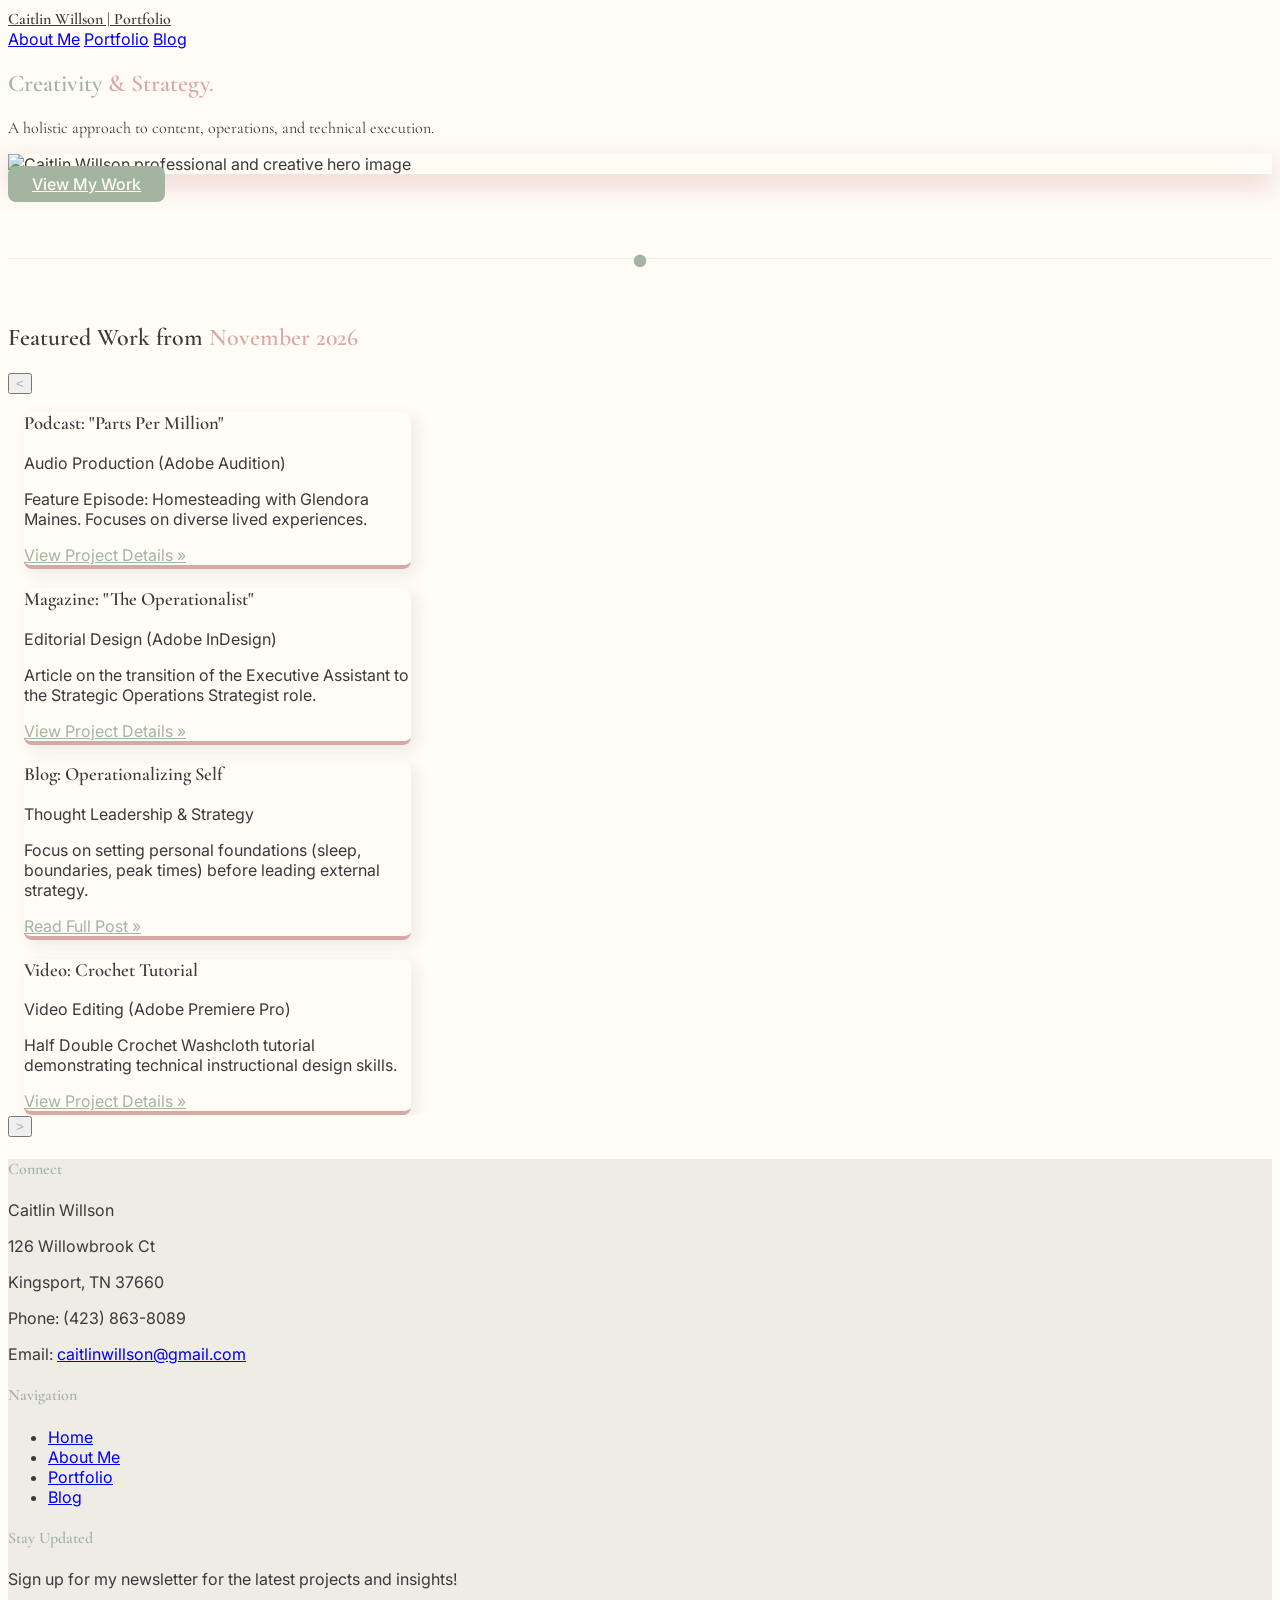
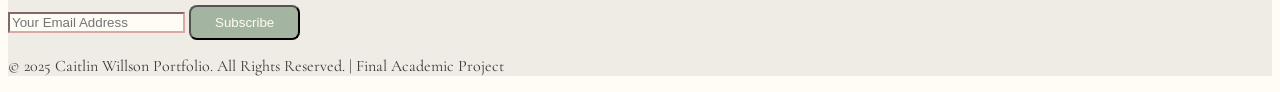
==== index.html @ cb863ef5 "Update index.html" ====
<!DOCTYPE html>
<html lang="en">
<head>
    <meta charset="UTF-8">
    <meta name="viewport" content="width=device-width, initial-scale=1.0">
    <title>Caitlin Willson | Home - Professional Portfolio</title>
    <!-- Load Tailwind CSS for fast, responsive utility classes -->
    <script src="https://cdn.tailwindcss.com"></script>
    <link href="https://fonts.googleapis.com/css2?family=Cormorant+Garamond:wght@400;600&family=Inter:wght@300;400;500&display=swap" rel="stylesheet">
    
    <style>
        /* * 🎨 Custom Aesthetic Styling
         * This CSS section defines the unique 'creamy, pastel, floral, earthy' look.
         */
        
        :root {
            --color-cream: #FFFBF5; /* Soft, creamy white for background */
            --color-linen: #EFEBE5; /* Light earthy base */
            --color-sage: #A3B5A1; /* Muted pastel green (sage) */
            --color-rose: #D9A8A5; /* Dusty rose pastel */
            --color-text: #3E383A;  /* Deep charcoal/earthy brown for legibility */
            --font-serif: 'Cormorant Garamond', serif;
            --font-sans: 'Inter', sans-serif;
        }

        body {
            background-color: var(--color-cream);
            color: var(--color-text);
            font-family: var(--font-sans);
            scroll-behavior: smooth;
        }

        .header-text {
            font-family: var(--font-serif);
            font-weight: 600;
        }

        /* Styling the unique floral/earthy section separator */
        .section-divider {
            position: relative;
            height: 1px;
            background-color: var(--color-linen);
            margin: 4rem 0;
            overflow: visible;
        }

        /* Custom dot accent for the divider */
        .section-divider::before {
            content: '•';
            position: absolute;
            top: 50%;
            left: 50%;
            transform: translate(-50%, -50%);
            color: var(--color-sage);
            font-size: 2.5rem;
            line-height: 0;
            padding: 0 1rem;
            background-color: var(--color-cream);
            z-index: 10;
        }

        /* Card styles for portfolio projects */
        .portfolio-card {
            transition: all 0.3s ease;
            box-shadow: 5px 5px 15px rgba(163, 181, 161, 0.2); /* Soft sage shadow */
            border-bottom: 4px solid var(--color-rose); /* Pastel rose accent line */
            border-radius: 0.5rem;
            flex-shrink: 0; /* Important for horizontal scrolling */
            width: 90%; /* Default mobile width */
            margin-right: 1.5rem; /* Spacing between cards */
        }
        
        @media (min-width: 640px) {
            .portfolio-card {
                width: calc(50% - 1rem); /* Tablet width */
            }
        }
        
        @media (min-width: 1024px) {
            .portfolio-card {
                width: calc(33.333% - 1.5rem); /* Desktop width */
            }
        }

        .portfolio-card:hover {
            transform: translateY(-5px);
            box-shadow: 8px 8px 20px rgba(163, 181, 161, 0.4);
        }

        .btn-primary {
            background-color: var(--color-sage);
            color: var(--color-cream);
            font-weight: 500;
            transition: background-color 0.2s;
            border-radius: 0.5rem;
            padding: 0.5rem 1.5rem;
        }

        .btn-primary:hover {
            background-color: #7D907A; /* Darker sage for hover */
        }

        /* Carousel Styles */
        .carousel-container {
            overflow-x: scroll;
            -webkit-overflow-scrolling: touch;
            scroll-snap-type: x mandatory;
            padding-left: 1rem; /* Padding to show half of the next card */
            padding-right: 1rem;
        }

        .carousel-item {
            scroll-snap-align: start; /* Snap to the start of the item */
        }
        
        /* Hide scrollbar visually */
        .carousel-container::-webkit-scrollbar {
            display: none;
        }
        .carousel-container {
            -ms-overflow-style: none;  /* IE and Edge */
            scrollbar-width: none;  /* Firefox */
        }
    </style>
</head>
<body>

    <!-- JavaScript for the Scrolling Carousel -->
    <script>
        // Function to scroll the carousel left or right
        function scrollCarousel(direction) {
            const container = document.getElementById('feature-carousel');
            // Calculate scroll amount based on the width of a single card plus spacing (approx 100% of the item width)
            // For a smoother scroll that shows the next item
            const itemWidth = container.querySelector('.portfolio-card').offsetWidth;
            
            if (direction === 'left') {
                container.scrollBy({ left: -itemWidth, behavior: 'smooth' });
            } else {
                container.scrollBy({ left: itemWidth, behavior: 'smooth' });
            }
        }

        // Function to simulate getting the current date minus one month for the headline
        function getPreviousMonth() {
            const date = new Date();
            // Get the current month number (0-11)
            let month = date.getMonth(); 
            // Calculate the target month number (one month prior, wrapping around the year)
            let targetMonth = (month === 0) ? 11 : month - 1;
            
            // Set the date object to the target month for formatting
            date.setMonth(targetMonth);

            // Set the year based on the target month
            let year = date.getFullYear();
            if (month === 0) {
                // If current month is January (0), target is December (11) of the previous year
                year--; 
            }

            return date.toLocaleString('default', { month: 'long' }) + ' ' + year;
        }
        
        // Run this function immediately when the page loads
        document.addEventListener('DOMContentLoaded', () => {
             document.getElementById('carousel-month').textContent = getPreviousMonth();
        });
    </script>

    <!-- Navigation Bar (Consistent across all pages) -->
    <nav class="sticky top-0 z-50 bg-white/95 shadow-md backdrop-blur-sm">
        <div class="max-w-7xl mx-auto px-4 sm:px-6 lg:px-8">
            <div class="flex justify-between items-center h-16">
                <!-- Logo/Name -->
                <div class="flex-shrink-0">
                    <a href="index.html" class="header-text text-2xl" style="color: var(--color-text);">Caitlin Willson | Portfolio</a>
                </div>
                <!-- Desktop Menu -->
                <div class="hidden sm:ml-6 sm:flex sm:space-x-8">
                    <a href="aboutme.html" class="text-sm font-medium hover:text-gray-900 px-3 py-2 rounded-md">About Me</a>
                    <a href="portfolio.html" class="text-sm font-medium hover:text-gray-900 px-3 py-2 rounded-md">Portfolio</a>
                    <a href="blog.html" class="text-sm font-medium hover:text-gray-900 px-3 py-2 rounded-md">Blog</a>
                </div>
            </div>
        </div>
    </nav>

    <main class="max-w-7xl mx-auto px-4 sm:px-6 lg:px-8">

        <!-- 1. HOME SECTION: ELEGANT INTRODUCTION & IMAGE -->
        <section id="home" class="py-16 md:py-24 flex flex-col items-center justify-center text-center">
            <h1 class="header-text text-5xl md:text-7xl mb-4" style="color: var(--color-rose);">
                <span style="color: var(--color-sage);">Creativity</span> & Strategy.
            </h1>
            <p class="text-2xl font-light max-w-3xl mb-8" style="color: var(--color-text); font-family: var(--font-serif);">
                A holistic approach to content, operations, and technical execution.
            </p>
            
            <!-- Personal Image - OPTIMIZED FOR LOAD SPEED -->
            <div class="w-full max-w-xl mb-12 rounded-xl overflow-hidden shadow-2xl" style="box-shadow: 0 10px 25px rgba(217, 168, 165, 0.5);">
                 <img 
                    src="https://res.cloudinary.com/dluawhzl8/image/upload/v1764773787/PXL_20231028_172910373.ACTION_PAN-01.COVER_en9k8v.jpg" 
                    alt="Caitlin Willson professional and creative hero image" 
                    class="w-full h-auto object-cover"
                    width="1200" 
                    height="500"
                    loading="lazy"
                    onerror="this.onerror=null;this.src='https://placehold.co/1200x500/D9A8A5/FFF?text=Strategy+Meets+Content';"
                >
            </div>
            
            <a href="portfolio.html" class="btn-primary text-lg">View My Work</a>
        </section>

        <!-- Floral/Earthy Divider -->
        <div class="section-divider"></div>

        <!-- 2. FEATURE CAROUSEL (DYNAMIC CONTENT SHOWCASE) -->
        <section id="featured-work" class="py-12 md:py-16">
            <h2 class="header-text text-3xl mb-8 text-center" style="color: var(--color-text);">
                <span class="text-xl font-sans text-gray-500 block">Featured Work from</span> 
                <span id="carousel-month" style="color: var(--color-rose);" class="block"></span>
            </h2>
            
            <div class="relative flex items-center -mx-4 sm:mx-0">
                <!-- Scroll Left Button (Hidden on XS screens, visible on SM+) -->
                <button onclick="scrollCarousel('left')" class="hidden sm:block absolute left-0 z-20 p-3 bg-white rounded-full shadow-lg hover:shadow-xl ml-2 -translate-y-1/2 top-1/2" style="color: var(--color-sage);">
                    &lt;
                </button>

                <!-- Carousel Container -->
                <div id="feature-carousel" class="flex space-x-4 pb-4 pt-2 carousel-container w-full">
                    
                    <!-- Item 1: Podcast -->
                    <div class="portfolio-card bg-white p-6 carousel-item">
                        <h3 class="header-text text-xl mb-2" style="color: var(--color-text);">Podcast: "Parts Per Million"</h3>
                        <p class="text-sm text-gray-600 mb-4">Audio Production (Adobe Audition)</p>
                        <p class="text-gray-700 text-sm mb-4">Feature Episode: Homesteading with Glendora Maines. Focuses on diverse lived experiences.</p>
                        <a href="portfolio.html" class="text-xs font-semibold underline" style="color: var(--color-sage);">View Project Details &raquo;</a>
                    </div>
                    
                    <!-- Item 2: Magazine Article -->
                    <div class="portfolio-card bg-white p-6 carousel-item">
                        <h3 class="header-text text-xl mb-2" style="color: var(--color-text);">Magazine: "The Operationalist"</h3>
                        <p class="text-sm text-gray-600 mb-4">Editorial Design (Adobe InDesign)</p>
                        <p class="text-gray-700 text-sm mb-4">Article on the transition of the Executive Assistant to the Strategic Operations Strategist role.</p>
                        <a href="portfolio.html" class="text-xs font-semibold underline" style="color: var(--color-sage);">View Project Details &raquo;</a>
                    </div>

                    <!-- Item 3: Blog Post - Operationalizing Self -->
                    <div class="portfolio-card bg-white p-6 carousel-item">
                        <h3 class="header-text text-xl mb-2" style="color: var(--color-text);">Blog: Operationalizing Self</h3>
                        <p class="text-sm text-gray-600 mb-4">Thought Leadership & Strategy</p>
                        <p class="text-gray-700 text-sm mb-4">Focus on setting personal foundations (sleep, boundaries, peak times) before leading external strategy.</p>
                        <a href="blog.html" class="text-xs font-semibold underline" style="color: var(--color-sage);">Read Full Post &raquo;</a>
                    </div>

                    <!-- Item 4: Video Production -->
                    <div class="portfolio-card bg-white p-6 carousel-item">
                        <h3 class="header-text text-xl mb-2" style="color: var(--color-text);">Video: Crochet Tutorial</h3>
                        <p class="text-sm text-gray-600 mb-4">Video Editing (Adobe Premiere Pro)</p>
                        <p class="text-gray-700 text-sm mb-4">Half Double Crochet Washcloth tutorial demonstrating technical instructional design skills.</p>
                        <a href="portfolio.html" class="text-xs font-semibold underline" style="color: var(--color-sage);">View Project Details &raquo;</a>
                    </div>
                </div>

                <!-- Scroll Right Button (Hidden on XS screens, visible on SM+) -->
                <button onclick="scrollCarousel('right')" class="hidden sm:block absolute right-0 z-20 p-3 bg-white rounded-full shadow-lg hover:shadow-xl mr-2 -translate-y-1/2 top-1/2" style="color: var(--color-sage);">
                    &gt;
                </button>
            </div>
        </section>

    </main>

    <!-- Footer / Contact Section (Consistent across all pages) -->
    <footer class="py-12 mt-20" style="background-color: var(--color-linen);">
        <div class="max-w-7xl mx-auto px-4 sm:px-6 lg:px-8 grid grid-cols-1 md:grid-cols-3 gap-8 text-sm" style="color: var(--color-text);">
            
            <!-- Contact Info Column -->
            <div>
                <h4 class="header-text text-lg mb-4" style="color: var(--color-sage);">Connect</h4>
                <p class="font-medium">Caitlin Willson</p>
                <p>126 Willowbrook Ct</p>
                <p>Kingsport, TN 37660</p>
                <p>Phone: (423) 863-8089</p>
                <p>Email: <a href="mailto:caitlinwillson@gmail.com" class="underline hover:text-gray-900">caitlinwillson@gmail.com</a></p>
            </div>

            <!-- Navigation Links Column -->
            <div>
                <h4 class="header-text text-lg mb-4" style="color: var(--color-sage);">Navigation</h4>
                <ul class="space-y-1">
                    <li><a href="index.html" class="hover:underline">Home</a></li>
                    <li><a href="aboutme.html" class="hover:underline">About Me</a></li>
                    <li><a href="portfolio.html" class="hover:underline">Portfolio</a></li>
                    <li><a href="blog.html" class="hover:underline">Blog</a></li>
                </ul>
            </div>

            <!-- Newsletter Sign Up Column -->
            <div>
                <h4 class="header-text text-lg mb-4" style="color: var(--color-sage);">Stay Updated</h4>
                <p class="mb-3">Sign up for my newsletter for the latest projects and insights!</p>
                <form onsubmit="alert('Thank you for signing up for Caitlin’s newsletter! (This is a fake sign up form for the project)'); return false;">
                    <input type="email" placeholder="Your Email Address" required class="w-full p-2 mb-3 rounded-md border" style="border-color: var(--color-rose); background-color: var(--color-cream); color: var(--color-text);">
                    <button type="submit" class="btn-primary w-full text-base">Subscribe</button>
                </form>
            </div>
        </div>
        <div class="text-center mt-8">
            <p class="text-xs" style="color: var(--color-text); font-family: var(--font-serif);">&copy; 2025 Caitlin Willson Portfolio. All Rights Reserved. | Final Academic Project</p>
        </div>
    </footer>

</body>
</html>
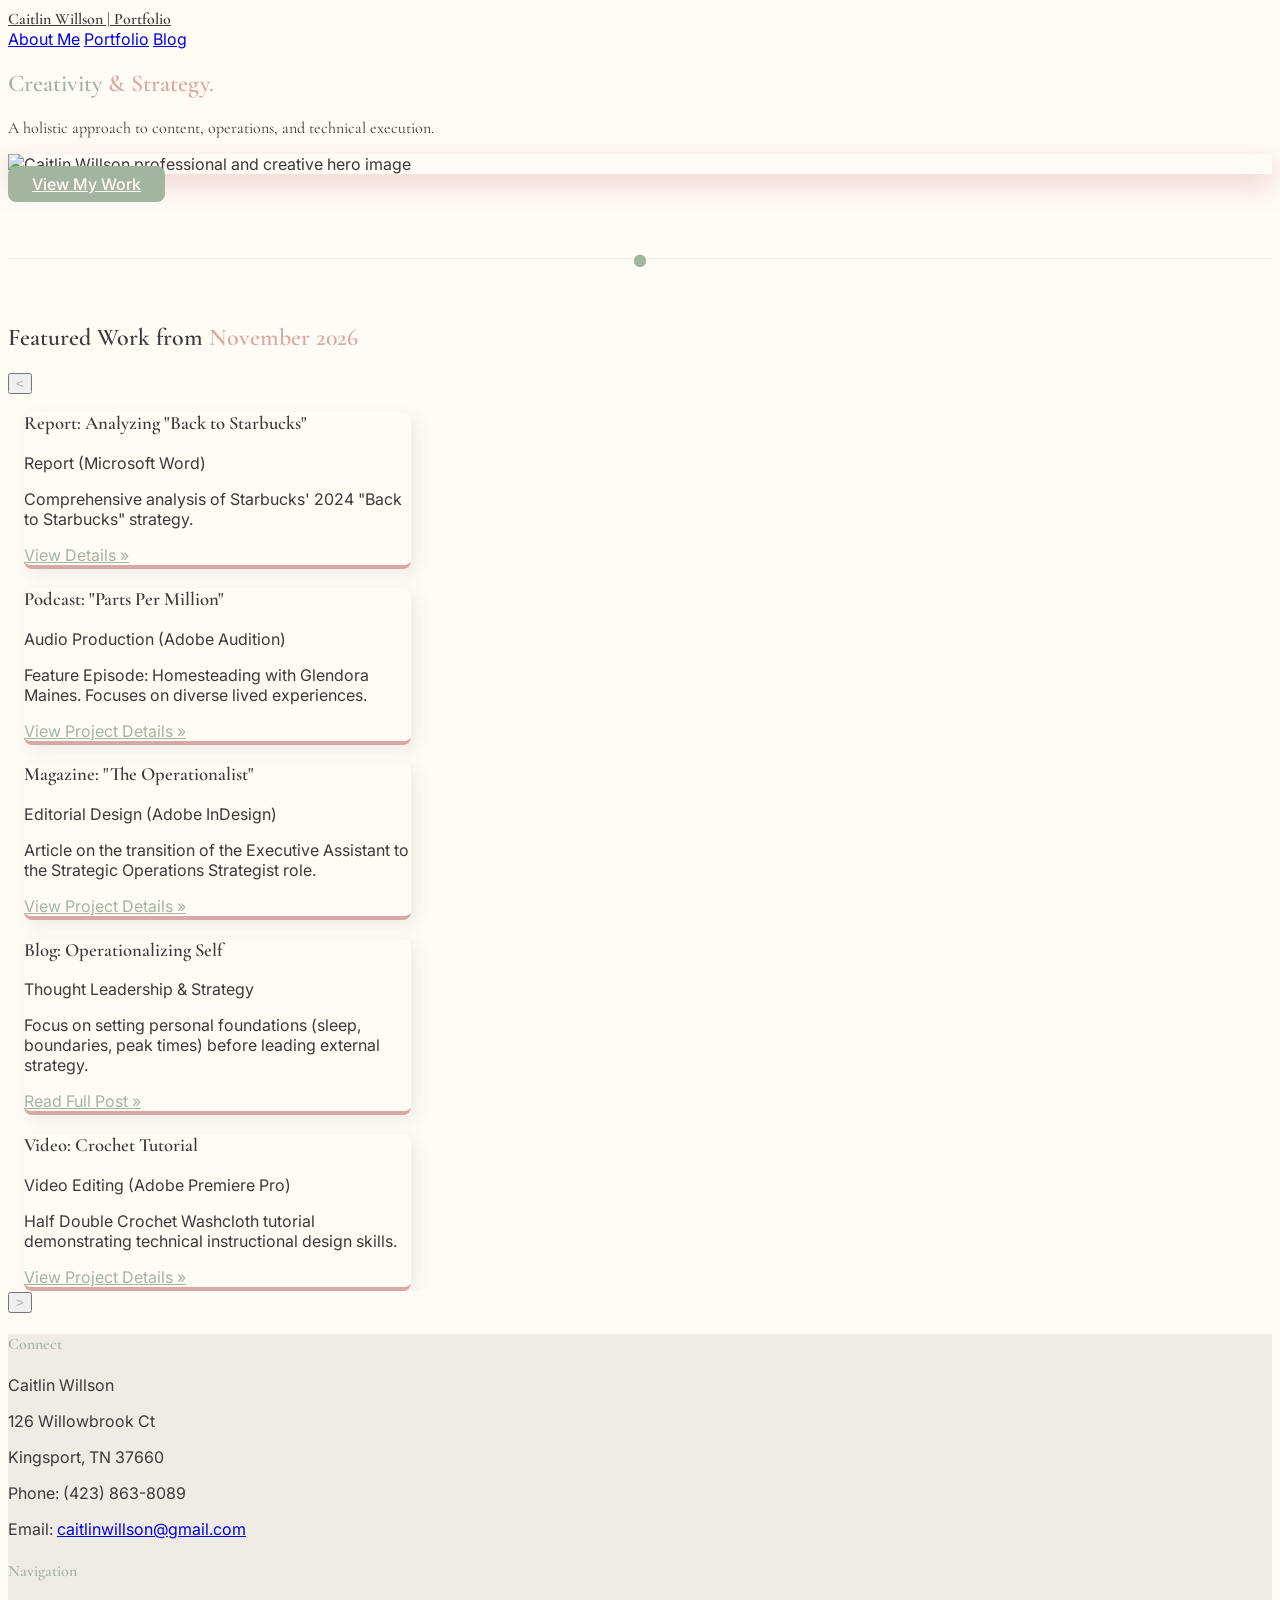
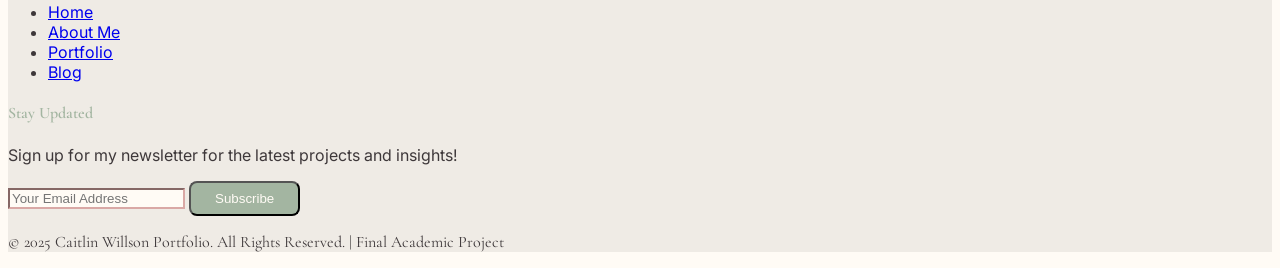
==== commit db8db81c: "Update index.html" ====
--- a/index.html
+++ b/index.html
@@ -232,6 +232,13 @@
                 <!-- Carousel Container -->
                 <div id="feature-carousel" class="flex space-x-4 pb-4 pt-2 carousel-container w-full">
                     
+                   <!-- Project 1: Brand Strategy Report (NEWEST) -->
+                <div class="portfolio-card bg-white p-6 carousel-item">
+                    <h3 class="header-text text-xl mb-2" style="color: var(--color-text);">Report: Analyzing "Back to Starbucks"</h3>
+                    <p class="text-sm text-gray-600 mb-4">Report (Microsoft Word)</p>
+                    <p class="text-gray-700 text-sm mb-4">Comprehensive analysis of Starbucks' 2024 "Back to Starbucks" strategy.</p>
+                    <a href="portfolio.html" class="text-xs font-semibold underline" style="color: var(--color-sage);">View Details &raquo;</a>
+                </div>
                     <!-- Item 1: Podcast -->
                     <div class="portfolio-card bg-white p-6 carousel-item">
                         <h3 class="header-text text-xl mb-2" style="color: var(--color-text);">Podcast: "Parts Per Million"</h3>
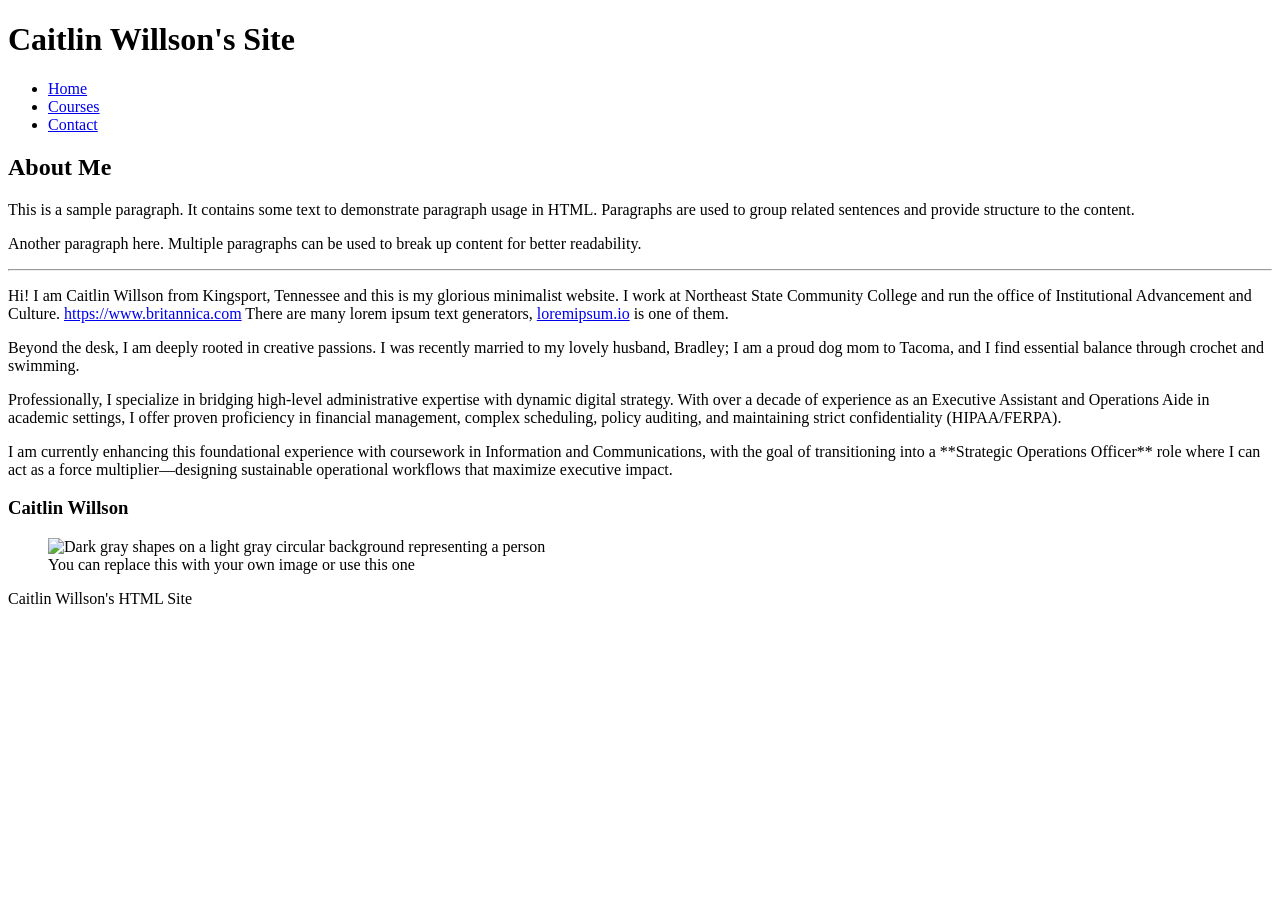
==== commit 44a07b44: "Rename INSCHome.html to index.html" ====
--- a/index.html
+++ b/index.html
@@ -1,325 +1,64 @@
-<!DOCTYPE html>
+<!DOCTYPE html> <!-- The DOCTYPE declaration starts every HTML file and tells the web browser to process the file using the current HTML standard. - https://html.spec.whatwg.org -->
+<!-- The html element is the root element of an HTML page. The lang attribute specifies the language of the document, in this case en for English. Specifying the primary language of the document, aids accessibility tools like screen readers, helps search engines find content (Search Engine Optimization or SEO), and assists browsers in rendering content correctly. The end tag is at the very end of the page. -->
 <html lang="en">
+<!-- The head element contains meta information about the file that is mostly for the browser and other computer systems like search engines to read. The head element can contain links to CSS stylesheets or JavaScript files. -->
 <head>
-    <meta charset="UTF-8">
-    <meta name="viewport" content="width=device-width, initial-scale=1.0">
-    <title>Caitlin Willson | Home - Professional Portfolio</title>
-    <!-- Load Tailwind CSS for fast, responsive utility classes -->
-    <script src="https://cdn.tailwindcss.com"></script>
-    <link href="https://fonts.googleapis.com/css2?family=Cormorant+Garamond:wght@400;600&family=Inter:wght@300;400;500&display=swap" rel="stylesheet">
-    
-    <style>
-        /* * 🎨 Custom Aesthetic Styling
-         * This CSS section defines the unique 'creamy, pastel, floral, earthy' look.
-         */
-        
-        :root {
-            --color-cream: #FFFBF5; /* Soft, creamy white for background */
-            --color-linen: #EFEBE5; /* Light earthy base */
-            --color-sage: #A3B5A1; /* Muted pastel green (sage) */
-            --color-rose: #D9A8A5; /* Dusty rose pastel */
-            --color-text: #3E383A;  /* Deep charcoal/earthy brown for legibility */
-            --font-serif: 'Cormorant Garamond', serif;
-            --font-sans: 'Inter', sans-serif;
-        }
+<!-- The charset meta tag specifies the character encoding for the document. UTF-8 encoding supports all characters and symbols. -->
+<meta charset="UTF-8">
+<!-- The viewport meta element controls how a webpage is displayed on different devices, particularly mobile browsers. It tells the browser how to render the page's dimensions and scaling.-->
+<meta name="viewport" content="width=device-width, initial-scale=1.0">
+<!-- The title element specifies the title of the page that appears in the browser's tab/title bar. It is also used by search engines and browser bookmarks to identify and display information about the page. -->
+<title>Home - Caitlin Willson's HTML Site</title>
+<!-- The link tag with rel="stylesheet" attribute links an external CSS stylesheet to a HTML file. The href attribute specifies the path to the CSS file (styles.css), allowing the styles defined in that file to be applied to the page. -->
+<link rel="stylesheet" href="styles.css">
+</head>
+<!-- The body element contains the content of the HTML document that is displayed in the web browser. The end body tag is at the end of the page, just before the end html tag.  -->
+<body>
+<!-- Header section with navigation - The header section stays the same for all three pages in the site. -->
+<header>
+<!-- The best practice for accessibility, usability, and search engine optimization is to use only one h1 heading per page to clearly define the main topic. Using only one h1 heading per page also provides the clearest structure for screen readers and search engine crawlers. -->
+<h1>Caitlin Willson's Site</h1>
+<!-- Navigation menu with links to the three pages in the site. -->
+        <nav>
+            <ul>
+                <li><a href="index.html">Home</a></li>
+                <li><a href="courses.html">Courses</a></li>
+                <li><a href="contact.html">Contact</a></li>
+            </ul>
+        </nav>
 
-        body {
-            background-color: var(--color-cream);
-            color: var(--color-text);
-            font-family: var(--font-sans);
-            scroll-behavior: smooth;
-        }
-
-        .header-text {
-            font-family: var(--font-serif);
-            font-weight: 600;
-        }
-
-        /* Styling the unique floral/earthy section separator */
-        .section-divider {
-            position: relative;
-            height: 1px;
-            background-color: var(--color-linen);
-            margin: 4rem 0;
-            overflow: visible;
-        }
-
-        /* Custom dot accent for the divider */
-        .section-divider::before {
-            content: '•';
-            position: absolute;
-            top: 50%;
-            left: 50%;
-            transform: translate(-50%, -50%);
-            color: var(--color-sage);
-            font-size: 2.5rem;
-            line-height: 0;
-            padding: 0 1rem;
-            background-color: var(--color-cream);
-            z-index: 10;
-        }
-
-        /* Card styles for portfolio projects */
-        .portfolio-card {
-            transition: all 0.3s ease;
-            box-shadow: 5px 5px 15px rgba(163, 181, 161, 0.2); /* Soft sage shadow */
-            border-bottom: 4px solid var(--color-rose); /* Pastel rose accent line */
-            border-radius: 0.5rem;
-            flex-shrink: 0; /* Important for horizontal scrolling */
-            width: 90%; /* Default mobile width */
-            margin-right: 1.5rem; /* Spacing between cards */
-        }
-        
-        @media (min-width: 640px) {
-            .portfolio-card {
-                width: calc(50% - 1rem); /* Tablet width */
-            }
-        }
-        
-        @media (min-width: 1024px) {
-            .portfolio-card {
-                width: calc(33.333% - 1.5rem); /* Desktop width */
-            }
-        }
-
-        .portfolio-card:hover {
-            transform: translateY(-5px);
-            box-shadow: 8px 8px 20px rgba(163, 181, 161, 0.4);
-        }
-
-        .btn-primary {
-            background-color: var(--color-sage);
-            color: var(--color-cream);
-            font-weight: 500;
-            transition: background-color 0.2s;
-            border-radius: 0.5rem;
-            padding: 0.5rem 1.5rem;
-        }
-
-        .btn-primary:hover {
-            background-color: #7D907A; /* Darker sage for hover */
-        }
-
-        /* Carousel Styles */
-        .carousel-container {
-            overflow-x: scroll;
-            -webkit-overflow-scrolling: touch;
-            scroll-snap-type: x mandatory;
-            padding-left: 1rem; /* Padding to show half of the next card */
-            padding-right: 1rem;
-        }
-
-        .carousel-item {
-            scroll-snap-align: start; /* Snap to the start of the item */
-        }
-        
-        /* Hide scrollbar visually */
-        .carousel-container::-webkit-scrollbar {
-            display: none;
-        }
-        .carousel-container {
-            -ms-overflow-style: none;  /* IE and Edge */
-            scrollbar-width: none;  /* Firefox */
-        }
-    </style>
-</head>
-<body>
-
-    <!-- JavaScript for the Scrolling Carousel -->
-    <script>
-        // Function to scroll the carousel left or right
-        function scrollCarousel(direction) {
-            const container = document.getElementById('feature-carousel');
-            // Calculate scroll amount based on the width of a single card plus spacing (approx 100% of the item width)
-            // For a smoother scroll that shows the next item
-            const itemWidth = container.querySelector('.portfolio-card').offsetWidth;
-            
-            if (direction === 'left') {
-                container.scrollBy({ left: -itemWidth, behavior: 'smooth' });
-            } else {
-                container.scrollBy({ left: itemWidth, behavior: 'smooth' });
-            }
-        }
-
-        // Function to simulate getting the current date minus one month for the headline
-        function getPreviousMonth() {
-            const date = new Date();
-            // Get the current month number (0-11)
-            let month = date.getMonth(); 
-            // Calculate the target month number (one month prior, wrapping around the year)
-            let targetMonth = (month === 0) ? 11 : month - 1;
-            
-            // Set the date object to the target month for formatting
-            date.setMonth(targetMonth);
-
-            // Set the year based on the target month
-            let year = date.getFullYear();
-            if (month === 0) {
-                // If current month is January (0), target is December (11) of the previous year
-                year--; 
-            }
-
-            return date.toLocaleString('default', { month: 'long' }) + ' ' + year;
-        }
-        
-        // Run this function immediately when the page loads
-        document.addEventListener('DOMContentLoaded', () => {
-             document.getElementById('carousel-month').textContent = getPreviousMonth();
-        });
-    </script>
-
-    <!-- Navigation Bar (Consistent across all pages) -->
-    <nav class="sticky top-0 z-50 bg-white/95 shadow-md backdrop-blur-sm">
-        <div class="max-w-7xl mx-auto px-4 sm:px-6 lg:px-8">
-            <div class="flex justify-between items-center h-16">
-                <!-- Logo/Name -->
-                <div class="flex-shrink-0">
-                    <a href="index.html" class="header-text text-2xl" style="color: var(--color-text);">Caitlin Willson | Portfolio</a>
-                </div>
-                <!-- Desktop Menu -->
-                <div class="hidden sm:ml-6 sm:flex sm:space-x-8">
-                    <a href="aboutme.html" class="text-sm font-medium hover:text-gray-900 px-3 py-2 rounded-md">About Me</a>
-                    <a href="portfolio.html" class="text-sm font-medium hover:text-gray-900 px-3 py-2 rounded-md">Portfolio</a>
-                    <a href="blog.html" class="text-sm font-medium hover:text-gray-900 px-3 py-2 rounded-md">Blog</a>
-                </div>
-            </div>
-        </div>
-    </nav>
-
-    <main class="max-w-7xl mx-auto px-4 sm:px-6 lg:px-8">
-
-        <!-- 1. HOME SECTION: ELEGANT INTRODUCTION & IMAGE -->
-        <section id="home" class="py-16 md:py-24 flex flex-col items-center justify-center text-center">
-            <h1 class="header-text text-5xl md:text-7xl mb-4" style="color: var(--color-rose);">
-                <span style="color: var(--color-sage);">Creativity</span> & Strategy.
-            </h1>
-            <p class="text-2xl font-light max-w-3xl mb-8" style="color: var(--color-text); font-family: var(--font-serif);">
-                A holistic approach to content, operations, and technical execution.
-            </p>
-            
-            <!-- Personal Image - OPTIMIZED FOR LOAD SPEED -->
-            <div class="w-full max-w-xl mb-12 rounded-xl overflow-hidden shadow-2xl" style="box-shadow: 0 10px 25px rgba(217, 168, 165, 0.5);">
-                 <img 
-                    src="https://res.cloudinary.com/dluawhzl8/image/upload/v1764773787/PXL_20231028_172910373.ACTION_PAN-01.COVER_en9k8v.jpg" 
-                    alt="Caitlin Willson professional and creative hero image" 
-                    class="w-full h-auto object-cover"
-                    width="1200" 
-                    height="500"
-                    loading="lazy"
-                    onerror="this.onerror=null;this.src='https://placehold.co/1200x500/D9A8A5/FFF?text=Strategy+Meets+Content';"
-                >
-            </div>
-            
-            <a href="portfolio.html" class="btn-primary text-lg">View My Work</a>
-        </section>
-
-        <!-- Floral/Earthy Divider -->
-        <div class="section-divider"></div>
-
-        <!-- 2. FEATURE CAROUSEL (DYNAMIC CONTENT SHOWCASE) -->
-        <section id="featured-work" class="py-12 md:py-16">
-            <h2 class="header-text text-3xl mb-8 text-center" style="color: var(--color-text);">
-                <span class="text-xl font-sans text-gray-500 block">Featured Work from</span> 
-                <span id="carousel-month" style="color: var(--color-rose);" class="block"></span>
-            </h2>
-            
-            <div class="relative flex items-center -mx-4 sm:mx-0">
-                <!-- Scroll Left Button (Hidden on XS screens, visible on SM+) -->
-                <button onclick="scrollCarousel('left')" class="hidden sm:block absolute left-0 z-20 p-3 bg-white rounded-full shadow-lg hover:shadow-xl ml-2 -translate-y-1/2 top-1/2" style="color: var(--color-sage);">
-                    &lt;
-                </button>
-
-                <!-- Carousel Container -->
-                <div id="feature-carousel" class="flex space-x-4 pb-4 pt-2 carousel-container w-full">
-                    
-                   <!-- Project 1: Brand Strategy Report (NEWEST) -->
-                <div class="portfolio-card bg-white p-6 carousel-item">
-                    <h3 class="header-text text-xl mb-2" style="color: var(--color-text);">Report: Analyzing "Back to Starbucks"</h3>
-                    <p class="text-sm text-gray-600 mb-4">Report (Microsoft Word)</p>
-                    <p class="text-gray-700 text-sm mb-4">Comprehensive analysis of Starbucks' 2024 "Back to Starbucks" strategy.</p>
-                    <a href="portfolio.html" class="text-xs font-semibold underline" style="color: var(--color-sage);">View Details &raquo;</a>
-                </div>
-                    <!-- Item 1: Podcast -->
-                    <div class="portfolio-card bg-white p-6 carousel-item">
-                        <h3 class="header-text text-xl mb-2" style="color: var(--color-text);">Podcast: "Parts Per Million"</h3>
-                        <p class="text-sm text-gray-600 mb-4">Audio Production (Adobe Audition)</p>
-                        <p class="text-gray-700 text-sm mb-4">Feature Episode: Homesteading with Glendora Maines. Focuses on diverse lived experiences.</p>
-                        <a href="portfolio.html" class="text-xs font-semibold underline" style="color: var(--color-sage);">View Project Details &raquo;</a>
-                    </div>
-                    
-                    <!-- Item 2: Magazine Article -->
-                    <div class="portfolio-card bg-white p-6 carousel-item">
-                        <h3 class="header-text text-xl mb-2" style="color: var(--color-text);">Magazine: "The Operationalist"</h3>
-                        <p class="text-sm text-gray-600 mb-4">Editorial Design (Adobe InDesign)</p>
-                        <p class="text-gray-700 text-sm mb-4">Article on the transition of the Executive Assistant to the Strategic Operations Strategist role.</p>
-                        <a href="portfolio.html" class="text-xs font-semibold underline" style="color: var(--color-sage);">View Project Details &raquo;</a>
-                    </div>
-
-                    <!-- Item 3: Blog Post - Operationalizing Self -->
-                    <div class="portfolio-card bg-white p-6 carousel-item">
-                        <h3 class="header-text text-xl mb-2" style="color: var(--color-text);">Blog: Operationalizing Self</h3>
-                        <p class="text-sm text-gray-600 mb-4">Thought Leadership & Strategy</p>
-                        <p class="text-gray-700 text-sm mb-4">Focus on setting personal foundations (sleep, boundaries, peak times) before leading external strategy.</p>
-                        <a href="blog.html" class="text-xs font-semibold underline" style="color: var(--color-sage);">Read Full Post &raquo;</a>
-                    </div>
-
-                    <!-- Item 4: Video Production -->
-                    <div class="portfolio-card bg-white p-6 carousel-item">
-                        <h3 class="header-text text-xl mb-2" style="color: var(--color-text);">Video: Crochet Tutorial</h3>
-                        <p class="text-sm text-gray-600 mb-4">Video Editing (Adobe Premiere Pro)</p>
-                        <p class="text-gray-700 text-sm mb-4">Half Double Crochet Washcloth tutorial demonstrating technical instructional design skills.</p>
-                        <a href="portfolio.html" class="text-xs font-semibold underline" style="color: var(--color-sage);">View Project Details &raquo;</a>
-                    </div>
-                </div>
-
-                <!-- Scroll Right Button (Hidden on XS screens, visible on SM+) -->
-                <button onclick="scrollCarousel('right')" class="hidden sm:block absolute right-0 z-20 p-3 bg-white rounded-full shadow-lg hover:shadow-xl mr-2 -translate-y-1/2 top-1/2" style="color: var(--color-sage);">
-                    &gt;
-                </button>
-            </div>
-        </section>
-
+    </header>
+<!-- A div element groups related content so it can be styled and laid out together with CSS. A div is a generic container element and does not have any semantic meaning on its own, unlike semantic HTML elements such as header, main, and footer. A class attribute is used to apply CSS styles to the div. This div element and the class main-content-container are used to style the main content area of the page and the <aside> element. -->
+<div class="main-content-container">
+<main>
+<h2>About Me</h2>
+<p>This is a sample paragraph. It contains some text to demonstrate paragraph usage in HTML. Paragraphs are used to group related sentences and provide structure to the content.</p>
+<p>Another paragraph here. Multiple paragraphs can be used to break up content for better readability.</p>
+<hr>
+<p>Hi! I am Caitlin Willson from Kingsport, Tennessee and this is my glorious minimalist website. I work at Northeast State Community College and run the office of Institutional Advancement and Culture.  <a href="https://www.britannica.com">https://www.britannica.com</a> There are many lorem ipsum text generators, <a href="https://loremipsum.io/">loremipsum.io</a> is one of them.</p>
+<p>Beyond the desk, I am deeply rooted in creative passions. I was recently married to my lovely husband, Bradley; I am a proud dog mom to Tacoma, and I find essential balance through crochet and swimming.</p>
+<p>Professionally, I specialize in bridging high-level administrative expertise with dynamic digital strategy. With over a decade of experience as an Executive Assistant and Operations Aide in academic settings, I offer proven proficiency in financial management, complex scheduling, policy auditing, and maintaining strict confidentiality (HIPAA/FERPA). </p>
+<p>I am currently enhancing this foundational experience with coursework in Information and Communications, with the goal of transitioning into a **Strategic Operations Officer** role where I can act as a force multiplier—designing sustainable operational workflows that maximize executive impact.</p>
     </main>
-
-    <!-- Footer / Contact Section (Consistent across all pages) -->
-    <footer class="py-12 mt-20" style="background-color: var(--color-linen);">
-        <div class="max-w-7xl mx-auto px-4 sm:px-6 lg:px-8 grid grid-cols-1 md:grid-cols-3 gap-8 text-sm" style="color: var(--color-text);">
-            
-            <!-- Contact Info Column -->
-            <div>
-                <h4 class="header-text text-lg mb-4" style="color: var(--color-sage);">Connect</h4>
-                <p class="font-medium">Caitlin Willson</p>
-                <p>126 Willowbrook Ct</p>
-                <p>Kingsport, TN 37660</p>
-                <p>Phone: (423) 863-8089</p>
-                <p>Email: <a href="mailto:caitlinwillson@gmail.com" class="underline hover:text-gray-900">caitlinwillson@gmail.com</a></p>
-            </div>
-
-            <!-- Navigation Links Column -->
-            <div>
-                <h4 class="header-text text-lg mb-4" style="color: var(--color-sage);">Navigation</h4>
-                <ul class="space-y-1">
-                    <li><a href="index.html" class="hover:underline">Home</a></li>
-                    <li><a href="aboutme.html" class="hover:underline">About Me</a></li>
-                    <li><a href="portfolio.html" class="hover:underline">Portfolio</a></li>
-                    <li><a href="blog.html" class="hover:underline">Blog</a></li>
-                </ul>
-            </div>
-
-            <!-- Newsletter Sign Up Column -->
-            <div>
-                <h4 class="header-text text-lg mb-4" style="color: var(--color-sage);">Stay Updated</h4>
-                <p class="mb-3">Sign up for my newsletter for the latest projects and insights!</p>
-                <form onsubmit="alert('Thank you for signing up for Caitlin’s newsletter! (This is a fake sign up form for the project)'); return false;">
-                    <input type="email" placeholder="Your Email Address" required class="w-full p-2 mb-3 rounded-md border" style="border-color: var(--color-rose); background-color: var(--color-cream); color: var(--color-text);">
-                    <button type="submit" class="btn-primary w-full text-base">Subscribe</button>
-                </form>
-            </div>
-        </div>
-        <div class="text-center mt-8">
-            <p class="text-xs" style="color: var(--color-text); font-family: var(--font-serif);">&copy; 2025 Caitlin Willson Portfolio. All Rights Reserved. | Final Academic Project</p>
-        </div>
+    <!-- End of the main content element -->
+<!-- The aside element contains secondary or supplementary content related to the main content, such as profile info, quick facts, or notes,  -->
+<aside>
+<h3>Caitlin Willson</h3>
+         <figure>
+                <img src="person.jpg" alt="Dark gray shapes on a light gray circular background representing a person">
+                <figcaption>You can replace this with your own image or use this one</figcaption>
+            </figure>
+</main>
+    <!-- End of the main content element -->
+</div>
+<!-- End of the container div element -->
+    <!-- Beginning of the footer - Keep the footer consistent across all your pages -->
+    <footer>
+        <p>Caitlin Willson's HTML Site</p>
     </footer>
+    <!-- End of the footer -->
 
 </body>
 </html>
+
+
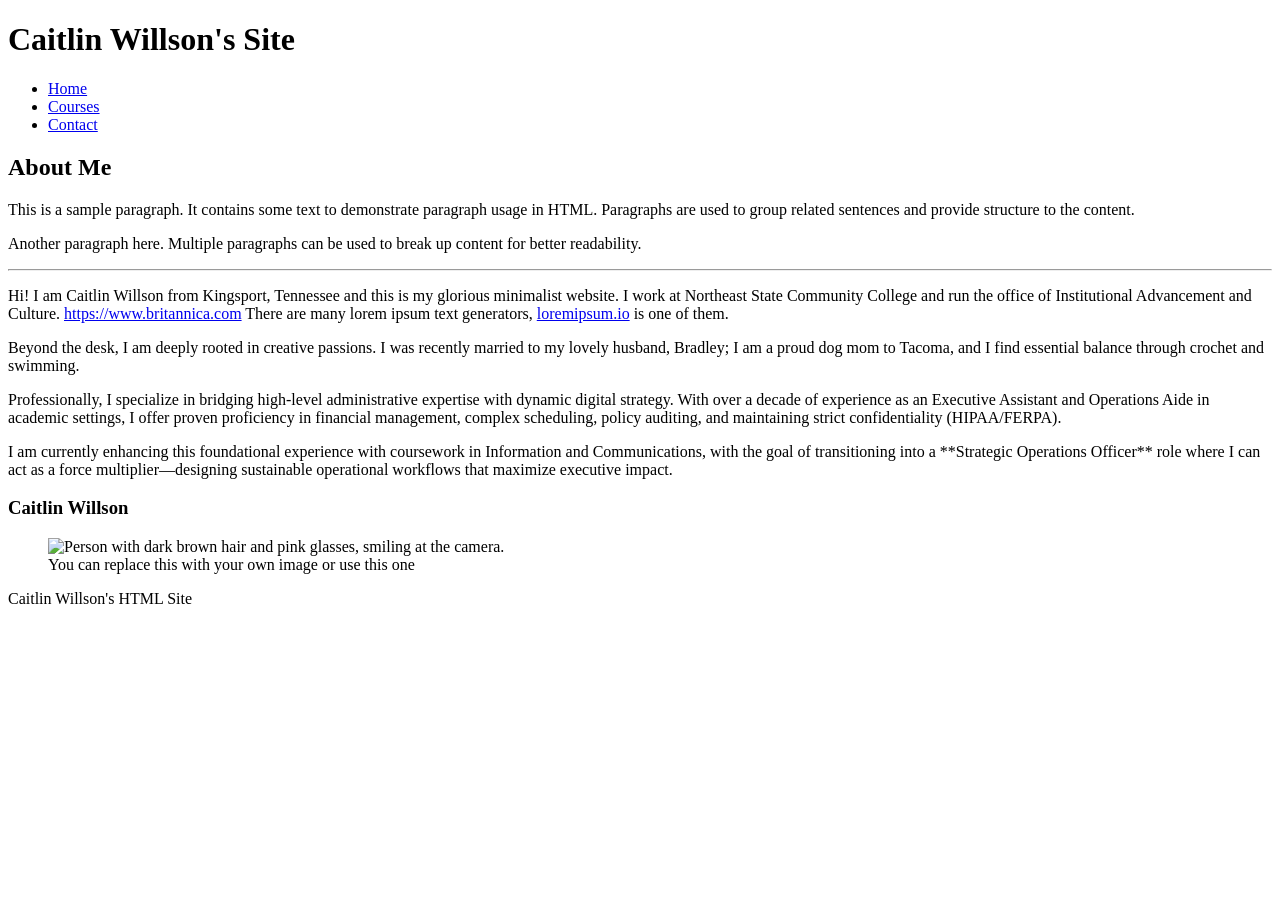
==== commit 7a7013e5: "Update index.html" ====
--- a/index.html
+++ b/index.html
@@ -45,7 +45,7 @@
 <aside>
 <h3>Caitlin Willson</h3>
          <figure>
-                <img src="person.jpg" alt="Dark gray shapes on a light gray circular background representing a person">
+                <img src="CaitlinWillson.jpg" alt="Person with dark brown hair and pink glasses, smiling at the camera.">
                 <figcaption>You can replace this with your own image or use this one</figcaption>
             </figure>
 </main>
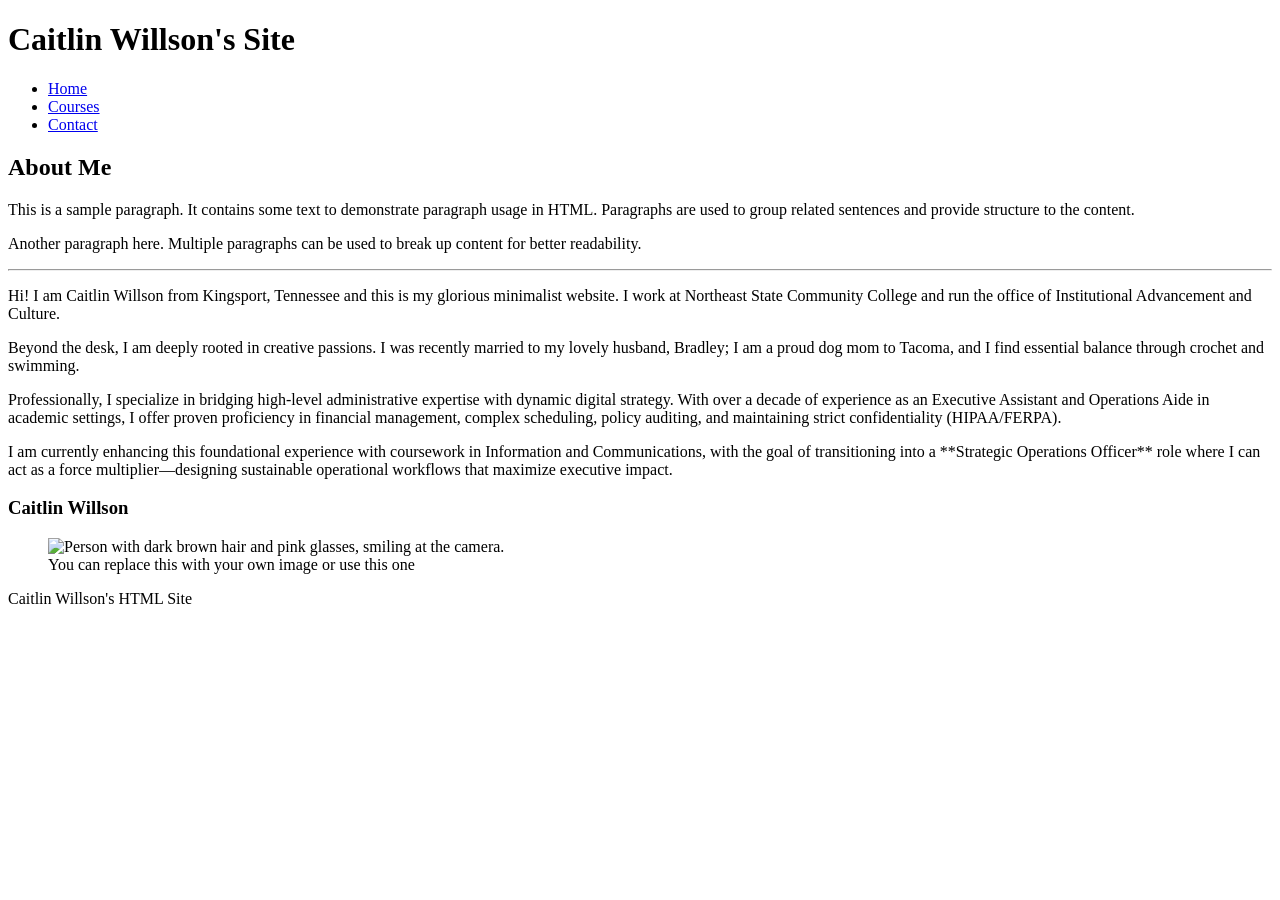
==== commit 1df88130: "Update index.html" ====
--- a/index.html
+++ b/index.html
@@ -35,7 +35,7 @@
 <p>This is a sample paragraph. It contains some text to demonstrate paragraph usage in HTML. Paragraphs are used to group related sentences and provide structure to the content.</p>
 <p>Another paragraph here. Multiple paragraphs can be used to break up content for better readability.</p>
 <hr>
-<p>Hi! I am Caitlin Willson from Kingsport, Tennessee and this is my glorious minimalist website. I work at Northeast State Community College and run the office of Institutional Advancement and Culture.  <a href="https://www.britannica.com">https://www.britannica.com</a> There are many lorem ipsum text generators, <a href="https://loremipsum.io/">loremipsum.io</a> is one of them.</p>
+<p>Hi! I am Caitlin Willson from Kingsport, Tennessee and this is my glorious minimalist website. I work at Northeast State Community College and run the office of Institutional Advancement and Culture.</p>
 <p>Beyond the desk, I am deeply rooted in creative passions. I was recently married to my lovely husband, Bradley; I am a proud dog mom to Tacoma, and I find essential balance through crochet and swimming.</p>
 <p>Professionally, I specialize in bridging high-level administrative expertise with dynamic digital strategy. With over a decade of experience as an Executive Assistant and Operations Aide in academic settings, I offer proven proficiency in financial management, complex scheduling, policy auditing, and maintaining strict confidentiality (HIPAA/FERPA). </p>
 <p>I am currently enhancing this foundational experience with coursework in Information and Communications, with the goal of transitioning into a **Strategic Operations Officer** role where I can act as a force multiplier—designing sustainable operational workflows that maximize executive impact.</p>
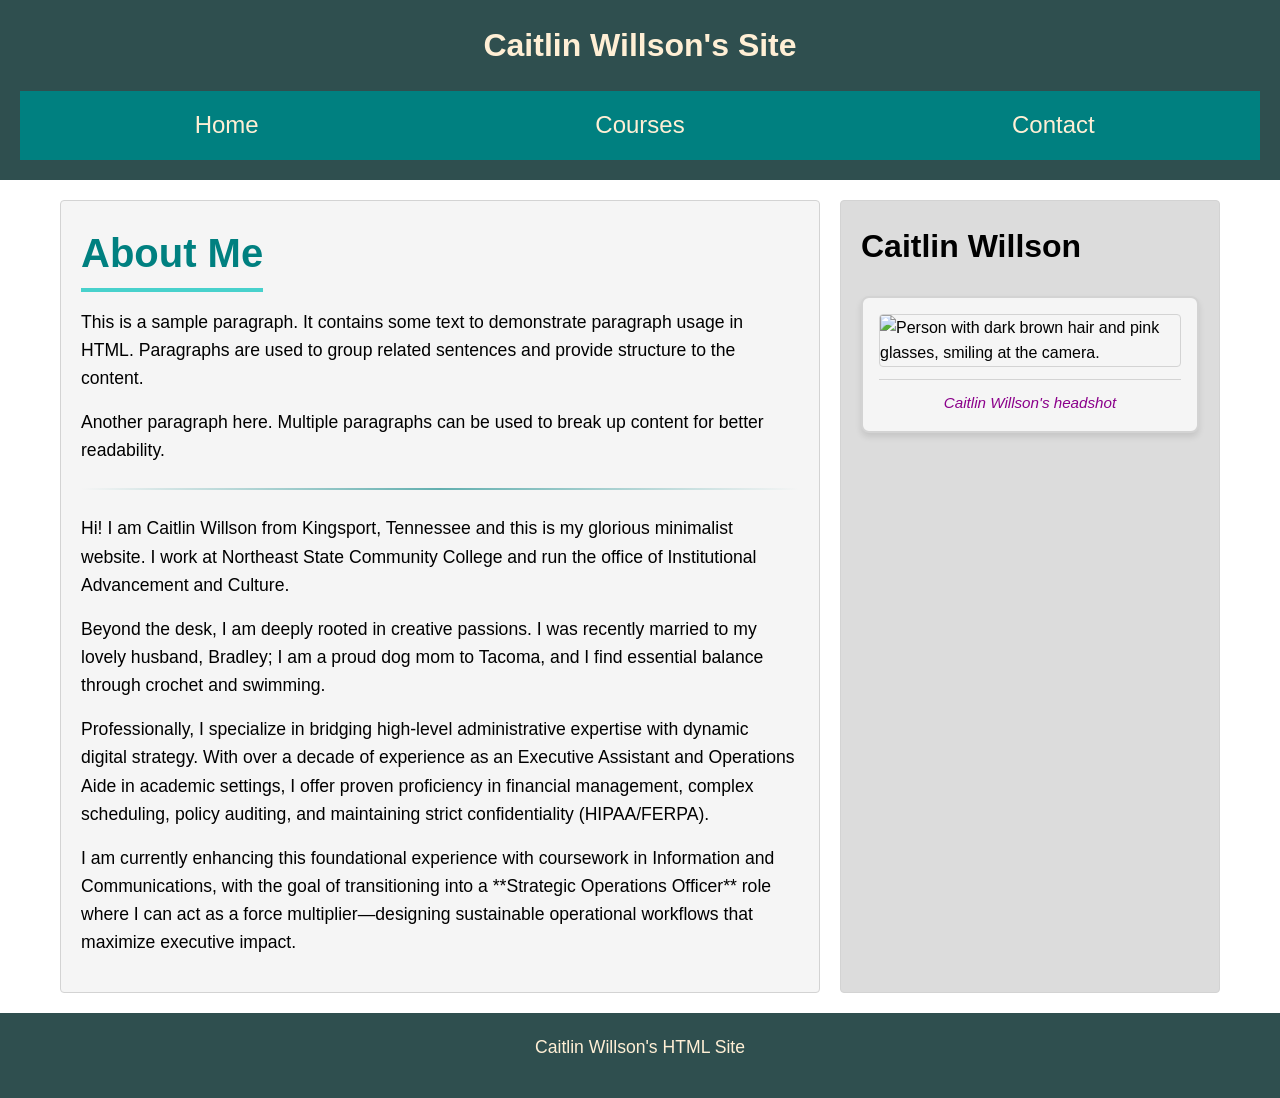
==== commit 35e350b7: "Update index.html" ====
--- a/index.html
+++ b/index.html
@@ -46,7 +46,7 @@
 <h3>Caitlin Willson</h3>
          <figure>
                 <img src="CaitlinWillson.jpg" alt="Person with dark brown hair and pink glasses, smiling at the camera.">
-                <figcaption>You can replace this with your own image or use this one</figcaption>
+                <figcaption>Caitlin Willson's headshot</figcaption>
             </figure>
 </main>
     <!-- End of the main content element -->
--- a/styles.css
+++ b/styles.css
@@ -0,0 +1,492 @@
+/* Color variables used throughout the site */
+:root {
+
+    /* Primary colors (named colors with hex/rgb reference comments) */
+    
+    /* Used for the header and footer backgrounds, and for darker text in form labels and table captions. */
+    --color-dark: darkslategray;
+    /* darkslategray = #2F4F4F = rgb(47, 79, 79) */
+    
+    /* Used for the navigation background, h2 headings, focused form borders, button background and border, the horizontal rule gradient, figure hover borders, and table header background. */
+    --color-medium: teal;
+    /* teal = #008080 = rgb(0, 128, 128) */
+    
+    /* Used for navigation link hover backgrounds and for button hover/focus background and border colors. */
+    --color-light-medium: lightseagreen;
+    /* lightseagreen = #20B2AA = rgb(32, 178, 170) */
+    
+    /* Used for the underline-style bottom border on h2 headings. */
+    --color-accent:mediumturquoise;
+    /* medium turquoise = #48d1cc = rgb(72, 209, 204) */
+    
+    /* Text colors */
+    
+    /* Used for main content text, text inside form input and textarea fields, and for figure captions. */
+    --color-text:darkmagenta;
+    /* darkmagenta= #8b008b = rgb(139, 0, 139) */
+
+    /* Used for text in the header and footer, and for navigation links. */
+    --color-text-light: papayawhip;
+    /* papayawhip = #FFEFD5 = rgb(255, 239, 213) */
+
+    /* Used for card-like surfaces (for example, forms) that should stand out from page backgrounds. */
+    --color-surface: snow;
+    /* snow = #FFFAFA = rgb(255, 250, 250) */
+    
+    /* Link and focus colors for interactive text */
+    --color-link: deeppink;
+    /* deep pink = #FF1493 = rgb(255, 20, 147) */
+    
+    --color-link-visited: indianred;
+    /* indianred = #cd5c5c = rgb(205, 92, 92) */
+   
+    --color-link-hover: red;
+    /* red = #FF0000 = rgb(255, 0, 0) */
+
+    --color-focus-ring: blue;
+    /* blue = #0000FF = rgb(0, 0, 255) */
+  
+    
+    /* Used for main content and sidebar(aside) backgrounds. */
+    --color-bg-main: whitesmoke;
+    /* whitesmoke = #F5F5F5 = rgb(245, 245, 245) */
+
+    --color-bg-aside: gainsboro;
+    /* gainsboro = #DCDCDC = rgb(220, 220, 220) */
+
+    /* Used for borders on cards, forms, figures, tables, and cells. */
+    --color-border: lightgray;
+    /* lightgray = #D3D3D3 = rgb(211, 211, 211) */
+}
+
+/* Reset default margins and padding for all elements, use border-box sizing for consistent layout calculations */
+* {
+    margin: 0;
+    padding: 0;
+    box-sizing: border-box;
+}
+
+/* Typography styles are grouped here for consistency and easier global updates.
+    Font sizing uses rem (root em) units: 1rem equals the root font size that is set by the browser (usually 16px).
+    Common equivalents: 0.75rem=12px, 1rem=16px, 1.125rem=18px, 1.25rem=20px, 1.5rem=24px, 2rem=32px, 3rem=48px.
+    Rem-based sizing scales when users change browser font settings, which improves accessibility. */
+
+/* Body font styles */
+body {
+    font-family: sans-serif; /* Uses whatever the user's system default sans-serif font is. */
+    line-height: 1.6; /* Sets the preferred height of a line of text. Most browsers have a default line height of 1.2, but 1.6 is more readable for body text. */
+    display: flex;
+    flex-direction: column;
+    min-height: 100vh;
+}
+
+/* Heading font sizes */
+h2 {
+    font-size: 2.5rem; /* Set font size for h2 */
+}
+
+h3 {
+    font-size: 2.0rem; /* Set font size for h3 */
+}
+
+h4 {
+    font-size: 1.75rem; /* Set font size for h4 */
+}
+
+/* Paragraph font size */
+p {
+    font-size: 1.1rem; /* Set font size for p */
+}
+
+/* Navigation font styling */
+nav li {
+    font-size: 1.5rem;
+}
+
+nav a {
+    text-decoration: none;
+    text-align: center;
+}
+
+/* Link text decoration */
+main a {
+    text-decoration: underline;
+}
+
+/* Form font styles */
+.contact-form label {
+    font-weight: bold;
+}
+
+.contact-form button {
+    font-weight: bold;
+}
+
+/* Figure caption font styling */
+figcaption {
+    font-size: 0.95rem;
+    text-align: center;
+    font-style: italic;
+    line-height: 1.5;
+}
+
+/* Table font styles */
+table {
+    font-size: 0.95rem;
+}
+
+caption {
+    font-weight: bold;
+    font-size: 1rem;
+    text-align: left;
+}
+
+thead th {
+    text-align: left;
+    font-weight: bold;
+    font-size: 0.95rem;
+}
+
+tbody td {
+    font-size: 0.95rem;
+}
+
+/* Layout and structural styles */
+
+/* Style the header with dark background, white text, and centered content - reduced padding for mobile */
+header {
+    background-color: var(--color-dark);
+    color: var(--color-text-light);
+    padding: 15px;
+    text-align: center;
+    display: flex;
+    flex-direction: column;
+    align-items: center;
+    justify-content: space-between;
+    gap: 10px;
+}
+
+/* Style navigation bar with slightly lighter background */
+nav {
+    background-color: var(--color-medium);
+    padding: 0;
+    width: 100%;
+}
+
+/* Remove bullet points and display navigation items in vertical stack for mobile */
+nav ul {
+    list-style: none;
+    display: flex;
+    flex-direction: column;
+    padding: 0;
+    width: 100%;
+}
+
+/* Make each navigation item take equal space in the flex container */
+nav li {
+    flex: 1;
+    width: 100%;
+}
+
+/* Style navigation links as full-width blocks with smooth color transition on hover - touch-friendly padding */
+nav a {
+    display: block;
+    width: 100%;
+    color: var(--color-text-light);
+    padding: 12px 15px;
+    transition: background-color 0.3s;
+}
+
+/* Lighten navigation links on hover to provide visual feedback */
+nav a:hover {
+    background-color: var(--color-light-medium);
+}
+
+/* Create responsive grid layout using a container that grows to fill available space */
+.main-content-container {
+    display: grid;
+    grid-template-columns: 1fr;
+    gap: 15px;
+    flex: 1;
+    padding: 15px;
+    margin: 0 auto;
+    width: 100%;
+}
+
+main {
+    background-color: var(--color-bg-main);
+    padding: 15px;
+    border: 1px solid var(--color-border);
+    border-radius: 4px;
+}
+
+/* When aside is not present, main fills the entire container */
+main:only-child {
+    grid-column: 1 / -1;
+}
+
+/* Heading styles for content sections (h2 through h4) */
+
+h2 {
+    color: var(--color-medium); /* Medium palette color for h2 */
+    margin-bottom: 1rem; /* Space below h2 */
+    display: inline-block;
+    padding-bottom: 0.2rem;
+    border-bottom: 4px solid var(--color-accent);
+}
+
+h3 {
+    margin-bottom: 0.5rem; /* Space below h3 */
+}
+
+h4 {
+    margin-bottom: 0.5rem; /* Space below h4 */
+}
+
+/* Paragraph styles */
+p {
+    margin-bottom: 1rem; /* Space below paragraphs */
+}
+
+/* Style the contact form as a spaced card so it stands out from surrounding text.
+   A CSS class is a reusable HTML label (for example, class="contact-form").
+   In CSS, target classes with a dot selector (for example, .contact-form). */
+.contact-form {
+    display: grid;
+    gap: 0.75rem;
+    margin: 1.5rem 0;
+    padding: 1rem;
+    background-color: var(--color-surface);
+    border: 1px solid var(--color-border);
+    border-radius: 8px;
+}
+
+/* Make labels darker and bold so each field is easy to identify */
+.contact-form label {
+    color: var(--color-dark);
+}
+
+/* Give text fields full width, readable padding, and borders that match the site palette */
+.contact-form input,
+.contact-form textarea {
+    width: 100%;
+    padding: 0.75rem;
+    color: var(--color-text);
+    background-color: var(--color-surface);
+    border: 1px solid var(--color-border);
+    border-radius: 4px;
+}
+
+/* Allow the message box to grow vertically while keeping a comfortable default height */
+.contact-form textarea {
+    resize: vertical;
+    min-height: 8rem;
+}
+
+/* Add a clear highlight when a form field receives focus */
+.contact-form input:focus,
+.contact-form textarea:focus {
+    outline: 2px solid var(--color-focus-ring);
+    outline-offset: 1px;
+    border-color: var(--color-medium);
+}
+
+/* Style the submit button to match the site's navigation colors and keep it sized to its text */
+.contact-form button {
+    justify-self: start;
+    padding: 0.75rem 1.25rem;
+    color: var(--color-text-light);
+    background-color: var(--color-medium);
+    border: 1px solid var(--color-medium);
+    border-radius: 4px;
+    cursor: pointer;
+    transition: background-color 0.2s ease, border-color 0.2s ease;
+}
+
+/* Lighten the button on hover or focus to show that it is interactive */
+.contact-form button:hover,
+.contact-form button:focus {
+    background-color: var(--color-light-medium);
+    border-color: var(--color-light-medium);
+}
+
+/* Link styles for the main content */
+main a {
+    color: var(--color-link);
+}
+
+main a:hover {
+    color: var(--color-link-hover);
+}
+
+main a:visited {
+    color: var(--color-link-visited);
+}
+
+main a:focus {
+    outline: 2px solid var(--color-focus-ring);
+    border-radius: 2px;
+}
+
+/* Horizontal rule styling */
+hr {
+    border: none;
+    height: 2px;
+    background: linear-gradient(to right, transparent, var(--color-medium), transparent);
+    margin: 1.5rem 0;
+    opacity: 0.6;
+    transition: opacity 0.2s ease;
+}
+
+/* Figure and image styling */
+figure {
+    margin: 1.5rem 0;
+    padding: 1rem;
+    background-color: var(--color-bg-main);
+    border: 2px solid var(--color-border);
+    border-radius: 8px;
+    box-shadow: 0 4px 6px rgba(0, 0, 0, 0.1);
+    transition: box-shadow 0.3s ease, border-color 0.3s ease;
+}
+
+figure:hover {
+    box-shadow: 0 8px 12px rgba(0, 0, 0, 0.15);
+    border-color: var(--color-medium);
+}
+
+figure img {
+    max-width: 100%;
+    height: auto;
+    display: block;
+    border-radius: 4px;
+    border: 1px solid var(--color-border);
+    margin: 0 auto 0.75rem;
+}
+
+figcaption {
+    color: var(--color-text);
+    border-top: 1px solid var(--color-border);
+    padding: 0.75rem 0 0 0;
+}
+
+/* Style sidebar with slightly darker background, padding, and subtle border - reduced for mobile */
+aside {
+    background-color: var(--color-bg-aside);
+    padding: 15px;
+    border: 1px solid var(--color-border);
+    border-radius: 4px;
+}
+
+/* Style footer with dark background matching header, white text, and auto top margin to push to bottom */
+footer {
+    background-color: var(--color-dark);
+    color: var(--color-text-light);
+    padding: 15px;
+    text-align: center;
+    margin-top: auto;
+}
+
+table {
+    width: 100%;
+    border-collapse: collapse;
+    margin: 1rem 0;
+    box-shadow: 0 2px 4px rgba(0, 0, 0, 0.1);
+    border-radius: 4px;
+    overflow: hidden;
+}
+
+/* Table caption */
+caption {
+    padding: 0.75rem;
+    background-color: var(--color-bg-aside);
+    color: var(--color-dark);
+}
+
+thead {
+    background-color: var(--color-medium);
+    color: var(--color-text-light);
+}
+
+thead th {
+    padding: 0.75rem;
+    border: 1px solid var(--color-border);
+}
+
+tbody td {
+    padding: 0.75rem;
+    border: 1px solid var(--color-border);
+}
+
+/* Alternating row colors for improved readability */
+tbody tr:nth-child(odd) {
+    background-color: var(--color-bg-main);
+}
+
+tbody tr:nth-child(even) {
+    background-color: rgba(0, 0, 0, 0.02);
+}
+
+/* Hover effect on table rows for better interactivity */
+tbody tr:hover {
+    background-color: var(--color-bg-aside);
+    transition: background-color 0.2s ease;
+}
+
+/* Changes for wider screens: horizontal navigation and roomier spacing */
+
+@media (min-width: 768px) {
+    /* Increase padding for larger screens */
+    header {
+        padding: 20px;
+        flex-direction: row;
+        flex-wrap: wrap;
+        justify-content: flex-start;
+        align-items: center;
+        gap: 20px;
+    }
+    
+    header h1 {
+        flex: 0 0 100%;
+        margin: 0;
+    }
+    
+    nav {
+        flex: 1;
+        padding: 0;
+    }
+    
+    nav ul {
+        flex-direction: row;
+    }
+    
+    nav li {
+        flex: 1;
+    }
+    
+    nav a {
+        padding: 15px;
+    }
+    
+    /* Two-column layout for content on larger screens */
+    .main-content-container {
+        grid-template-columns: 2fr 1fr;
+        gap: 20px;
+        padding: 20px;
+        max-width: 1200px;
+    }
+    
+    main {
+        padding: 20px;
+    }
+    
+    aside {
+        padding: 20px;
+    }
+    
+    footer {
+        padding: 20px;
+        font-size: 1rem;
+    }
+
+}
+
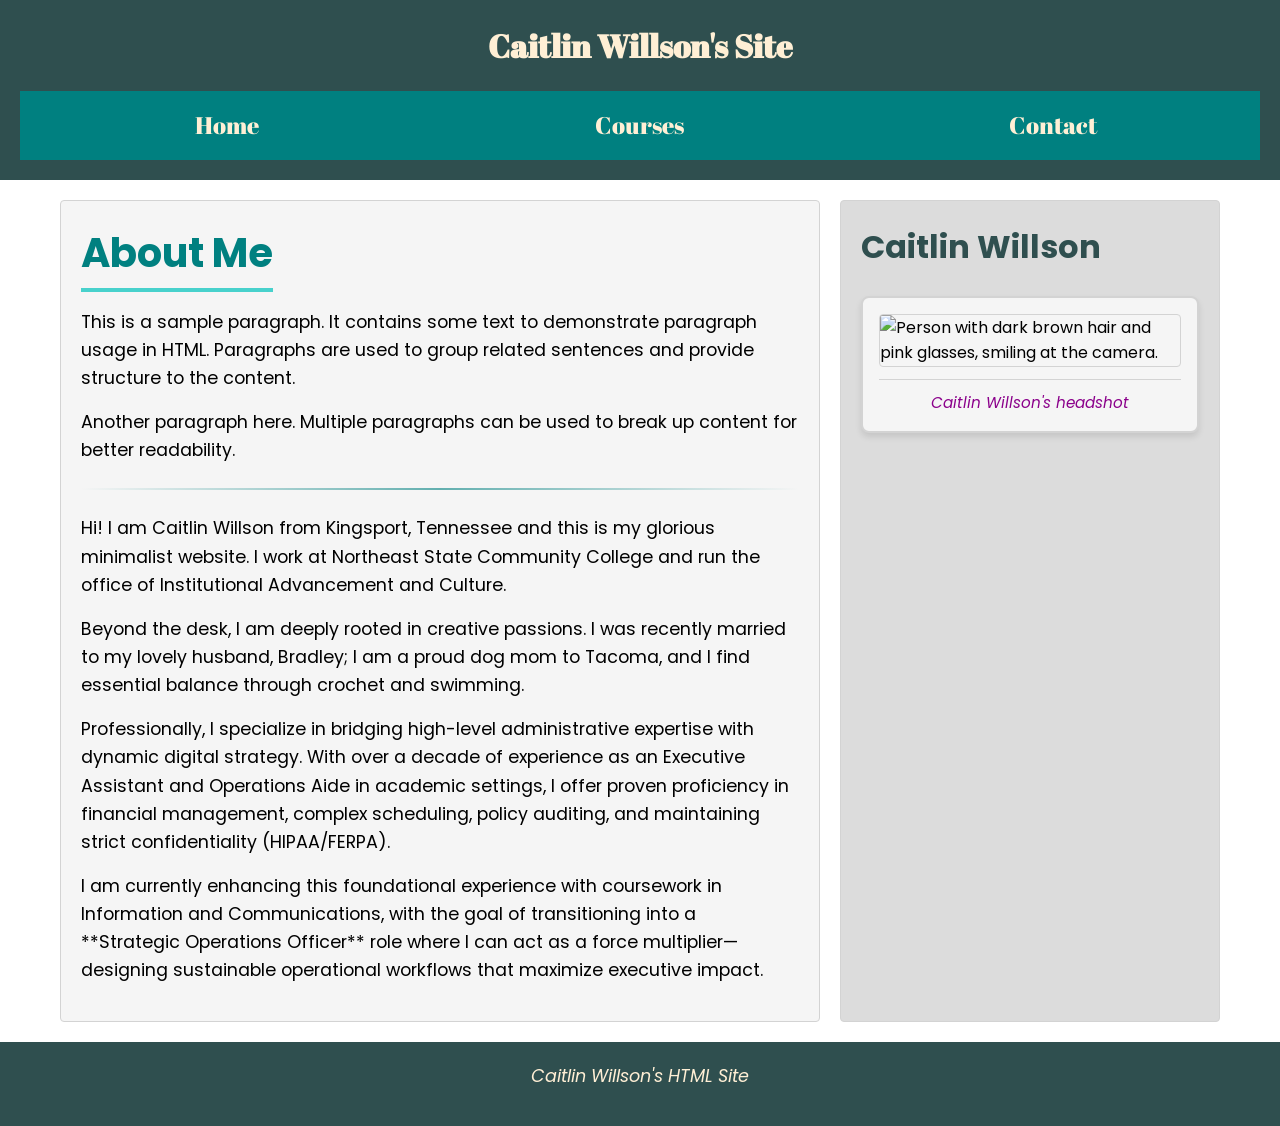
==== commit c64fefa5: "Update index.html" ====
--- a/index.html
+++ b/index.html
@@ -43,7 +43,7 @@
     <!-- End of the main content element -->
 <!-- The aside element contains secondary or supplementary content related to the main content, such as profile info, quick facts, or notes,  -->
 <aside>
-<h3>Caitlin Willson</h3>
+<h3><span style="color:darkslategray;">Caitlin Willson</span></h3>
          <figure>
                 <img src="CaitlinWillson.jpg" alt="Person with dark brown hair and pink glasses, smiling at the camera.">
                 <figcaption>Caitlin Willson's headshot</figcaption>
--- a/styles.css
+++ b/styles.css
@@ -1,3 +1,4 @@
+@import url('https://fonts.googleapis.com/css?family=Abril+Fatface|Poppins');
 /* Color variables used throughout the site */
 :root {
 
@@ -73,7 +74,7 @@
 
 /* Body font styles */
 body {
-    font-family: sans-serif; /* Uses whatever the user's system default sans-serif font is. */
+    font-family: 'Poppins', sans-serif; /* Uses whatever the user's system default sans-serif font is. */
     line-height: 1.6; /* Sets the preferred height of a line of text. Most browsers have a default line height of 1.2, but 1.6 is more readable for body text. */
     display: flex;
     flex-direction: column;
@@ -155,6 +156,7 @@
 
 /* Style the header with dark background, white text, and centered content - reduced padding for mobile */
 header {
+    font-family: 'Abril Fatface', serif;
     background-color: var(--color-dark);
     color: var(--color-text-light);
     padding: 15px;
@@ -379,6 +381,7 @@
 
 /* Style footer with dark background matching header, white text, and auto top margin to push to bottom */
 footer {
+    font-style: oblique;
     background-color: var(--color-dark);
     color: var(--color-text-light);
     padding: 15px;
@@ -484,6 +487,7 @@
     }
     
     footer {
+        
         padding: 20px;
         font-size: 1rem;
     }
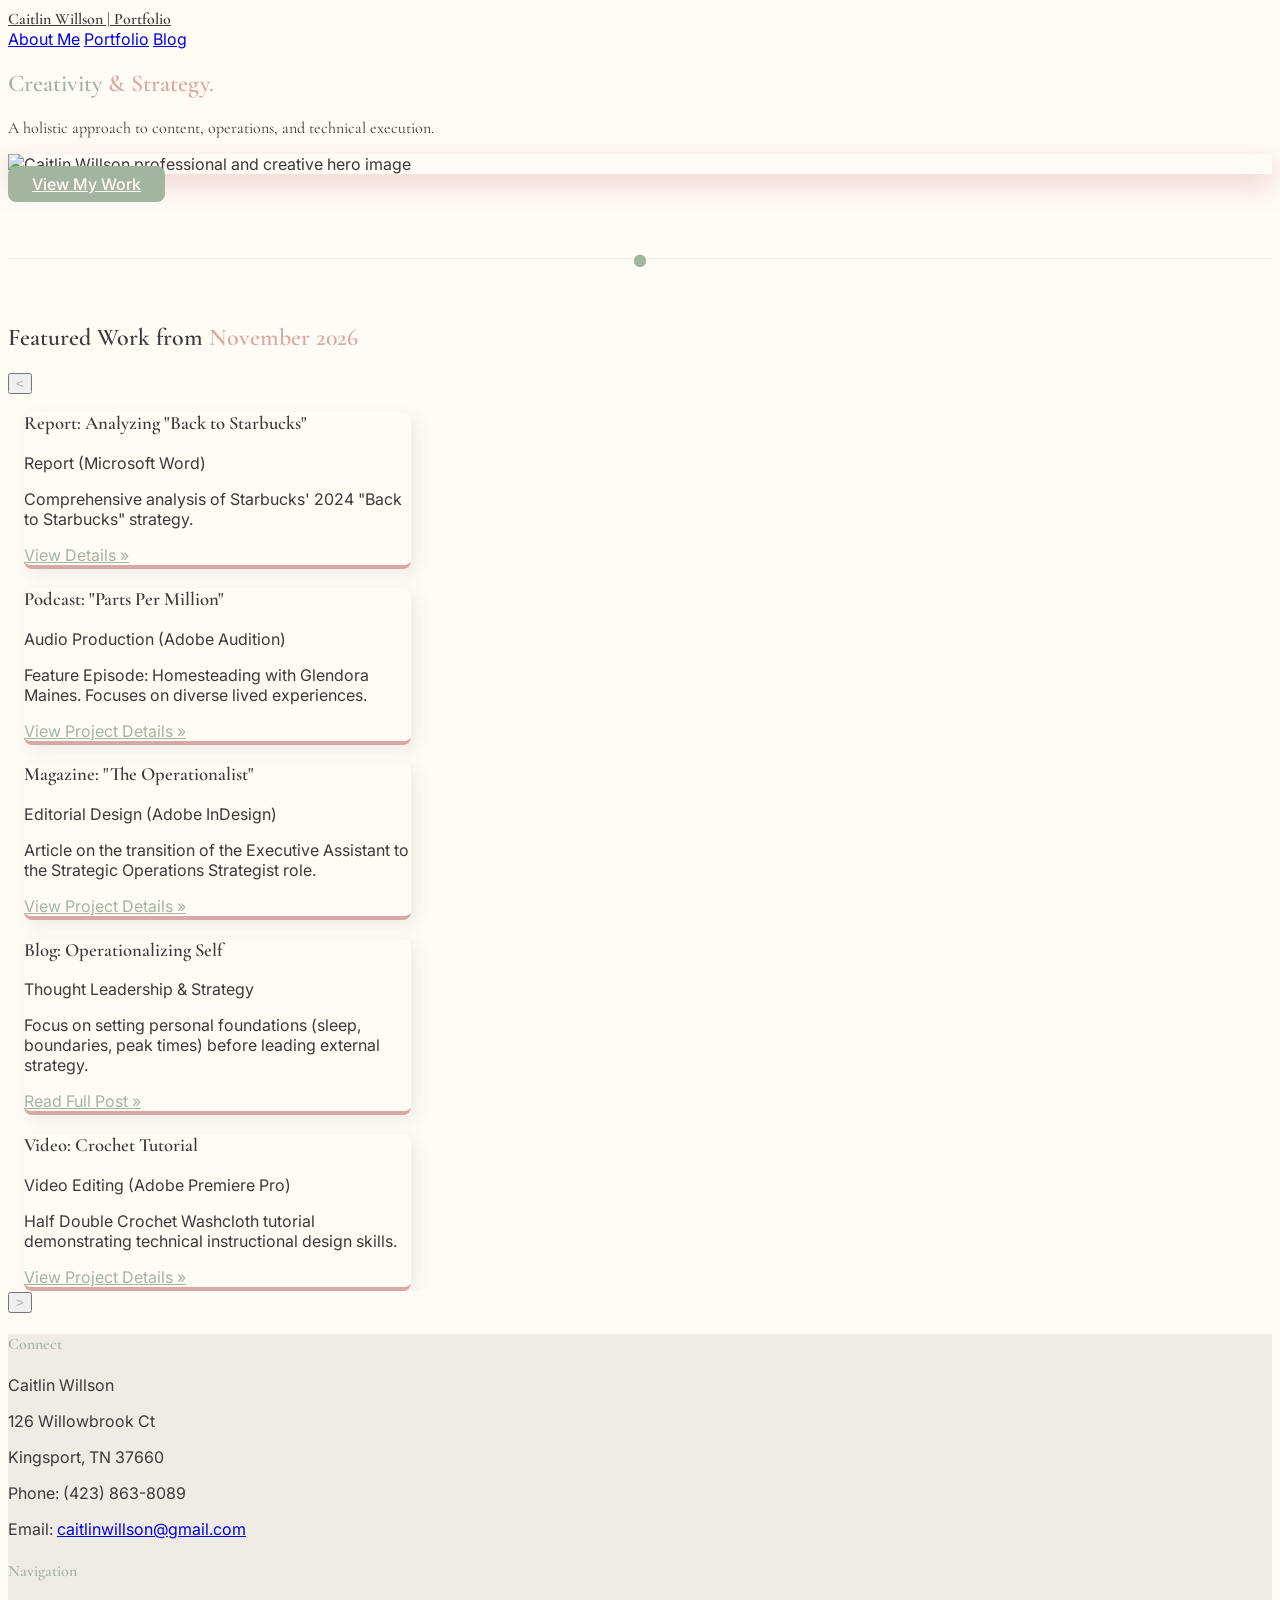
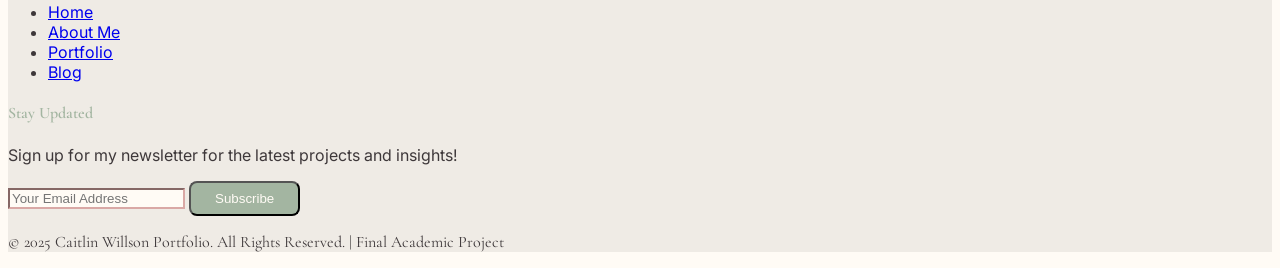
==== commit 94197ed1: "Rename index1.html to index.html" ====
--- a/index.html
+++ b/index.html
@@ -1,64 +1,325 @@
-<!DOCTYPE html> <!-- The DOCTYPE declaration starts every HTML file and tells the web browser to process the file using the current HTML standard. - https://html.spec.whatwg.org -->
-<!-- The html element is the root element of an HTML page. The lang attribute specifies the language of the document, in this case en for English. Specifying the primary language of the document, aids accessibility tools like screen readers, helps search engines find content (Search Engine Optimization or SEO), and assists browsers in rendering content correctly. The end tag is at the very end of the page. -->
+<!DOCTYPE html>
 <html lang="en">
-<!-- The head element contains meta information about the file that is mostly for the browser and other computer systems like search engines to read. The head element can contain links to CSS stylesheets or JavaScript files. -->
 <head>
-<!-- The charset meta tag specifies the character encoding for the document. UTF-8 encoding supports all characters and symbols. -->
-<meta charset="UTF-8">
-<!-- The viewport meta element controls how a webpage is displayed on different devices, particularly mobile browsers. It tells the browser how to render the page's dimensions and scaling.-->
-<meta name="viewport" content="width=device-width, initial-scale=1.0">
-<!-- The title element specifies the title of the page that appears in the browser's tab/title bar. It is also used by search engines and browser bookmarks to identify and display information about the page. -->
-<title>Home - Caitlin Willson's HTML Site</title>
-<!-- The link tag with rel="stylesheet" attribute links an external CSS stylesheet to a HTML file. The href attribute specifies the path to the CSS file (styles.css), allowing the styles defined in that file to be applied to the page. -->
-<link rel="stylesheet" href="styles.css">
+    <meta charset="UTF-8">
+    <meta name="viewport" content="width=device-width, initial-scale=1.0">
+    <title>Caitlin Willson | Home - Professional Portfolio</title>
+    <!-- Load Tailwind CSS for fast, responsive utility classes -->
+    <script src="https://cdn.tailwindcss.com"></script>
+    <link href="https://fonts.googleapis.com/css2?family=Cormorant+Garamond:wght@400;600&family=Inter:wght@300;400;500&display=swap" rel="stylesheet">
+    
+    <style>
+        /* * 🎨 Custom Aesthetic Styling
+         * This CSS section defines the unique 'creamy, pastel, floral, earthy' look.
+         */
+        
+        :root {
+            --color-cream: #FFFBF5; /* Soft, creamy white for background */
+            --color-linen: #EFEBE5; /* Light earthy base */
+            --color-sage: #A3B5A1; /* Muted pastel green (sage) */
+            --color-rose: #D9A8A5; /* Dusty rose pastel */
+            --color-text: #3E383A;  /* Deep charcoal/earthy brown for legibility */
+            --font-serif: 'Cormorant Garamond', serif;
+            --font-sans: 'Inter', sans-serif;
+        }
+
+        body {
+            background-color: var(--color-cream);
+            color: var(--color-text);
+            font-family: var(--font-sans);
+            scroll-behavior: smooth;
+        }
+
+        .header-text {
+            font-family: var(--font-serif);
+            font-weight: 600;
+        }
+
+        /* Styling the unique floral/earthy section separator */
+        .section-divider {
+            position: relative;
+            height: 1px;
+            background-color: var(--color-linen);
+            margin: 4rem 0;
+            overflow: visible;
+        }
+
+        /* Custom dot accent for the divider */
+        .section-divider::before {
+            content: '•';
+            position: absolute;
+            top: 50%;
+            left: 50%;
+            transform: translate(-50%, -50%);
+            color: var(--color-sage);
+            font-size: 2.5rem;
+            line-height: 0;
+            padding: 0 1rem;
+            background-color: var(--color-cream);
+            z-index: 10;
+        }
+
+        /* Card styles for portfolio projects */
+        .portfolio-card {
+            transition: all 0.3s ease;
+            box-shadow: 5px 5px 15px rgba(163, 181, 161, 0.2); /* Soft sage shadow */
+            border-bottom: 4px solid var(--color-rose); /* Pastel rose accent line */
+            border-radius: 0.5rem;
+            flex-shrink: 0; /* Important for horizontal scrolling */
+            width: 90%; /* Default mobile width */
+            margin-right: 1.5rem; /* Spacing between cards */
+        }
+        
+        @media (min-width: 640px) {
+            .portfolio-card {
+                width: calc(50% - 1rem); /* Tablet width */
+            }
+        }
+        
+        @media (min-width: 1024px) {
+            .portfolio-card {
+                width: calc(33.333% - 1.5rem); /* Desktop width */
+            }
+        }
+
+        .portfolio-card:hover {
+            transform: translateY(-5px);
+            box-shadow: 8px 8px 20px rgba(163, 181, 161, 0.4);
+        }
+
+        .btn-primary {
+            background-color: var(--color-sage);
+            color: var(--color-cream);
+            font-weight: 500;
+            transition: background-color 0.2s;
+            border-radius: 0.5rem;
+            padding: 0.5rem 1.5rem;
+        }
+
+        .btn-primary:hover {
+            background-color: #7D907A; /* Darker sage for hover */
+        }
+
+        /* Carousel Styles */
+        .carousel-container {
+            overflow-x: scroll;
+            -webkit-overflow-scrolling: touch;
+            scroll-snap-type: x mandatory;
+            padding-left: 1rem; /* Padding to show half of the next card */
+            padding-right: 1rem;
+        }
+
+        .carousel-item {
+            scroll-snap-align: start; /* Snap to the start of the item */
+        }
+        
+        /* Hide scrollbar visually */
+        .carousel-container::-webkit-scrollbar {
+            display: none;
+        }
+        .carousel-container {
+            -ms-overflow-style: none;  /* IE and Edge */
+            scrollbar-width: none;  /* Firefox */
+        }
+    </style>
 </head>
-<!-- The body element contains the content of the HTML document that is displayed in the web browser. The end body tag is at the end of the page, just before the end html tag.  -->
 <body>
-<!-- Header section with navigation - The header section stays the same for all three pages in the site. -->
-<header>
-<!-- The best practice for accessibility, usability, and search engine optimization is to use only one h1 heading per page to clearly define the main topic. Using only one h1 heading per page also provides the clearest structure for screen readers and search engine crawlers. -->
-<h1>Caitlin Willson's Site</h1>
-<!-- Navigation menu with links to the three pages in the site. -->
-        <nav>
-            <ul>
-                <li><a href="index.html">Home</a></li>
-                <li><a href="courses.html">Courses</a></li>
-                <li><a href="contact.html">Contact</a></li>
-            </ul>
-        </nav>
-
-    </header>
-<!-- A div element groups related content so it can be styled and laid out together with CSS. A div is a generic container element and does not have any semantic meaning on its own, unlike semantic HTML elements such as header, main, and footer. A class attribute is used to apply CSS styles to the div. This div element and the class main-content-container are used to style the main content area of the page and the <aside> element. -->
-<div class="main-content-container">
-<main>
-<h2>About Me</h2>
-<p>This is a sample paragraph. It contains some text to demonstrate paragraph usage in HTML. Paragraphs are used to group related sentences and provide structure to the content.</p>
-<p>Another paragraph here. Multiple paragraphs can be used to break up content for better readability.</p>
-<hr>
-<p>Hi! I am Caitlin Willson from Kingsport, Tennessee and this is my glorious minimalist website. I work at Northeast State Community College and run the office of Institutional Advancement and Culture.</p>
-<p>Beyond the desk, I am deeply rooted in creative passions. I was recently married to my lovely husband, Bradley; I am a proud dog mom to Tacoma, and I find essential balance through crochet and swimming.</p>
-<p>Professionally, I specialize in bridging high-level administrative expertise with dynamic digital strategy. With over a decade of experience as an Executive Assistant and Operations Aide in academic settings, I offer proven proficiency in financial management, complex scheduling, policy auditing, and maintaining strict confidentiality (HIPAA/FERPA). </p>
-<p>I am currently enhancing this foundational experience with coursework in Information and Communications, with the goal of transitioning into a **Strategic Operations Officer** role where I can act as a force multiplier—designing sustainable operational workflows that maximize executive impact.</p>
+
+    <!-- JavaScript for the Scrolling Carousel -->
+    <script>
+        // Function to scroll the carousel left or right
+        function scrollCarousel(direction) {
+            const container = document.getElementById('feature-carousel');
+            // Calculate scroll amount based on the width of a single card plus spacing (approx 100% of the item width)
+            // For a smoother scroll that shows the next item
+            const itemWidth = container.querySelector('.portfolio-card').offsetWidth;
+            
+            if (direction === 'left') {
+                container.scrollBy({ left: -itemWidth, behavior: 'smooth' });
+            } else {
+                container.scrollBy({ left: itemWidth, behavior: 'smooth' });
+            }
+        }
+
+        // Function to simulate getting the current date minus one month for the headline
+        function getPreviousMonth() {
+            const date = new Date();
+            // Get the current month number (0-11)
+            let month = date.getMonth(); 
+            // Calculate the target month number (one month prior, wrapping around the year)
+            let targetMonth = (month === 0) ? 11 : month - 1;
+            
+            // Set the date object to the target month for formatting
+            date.setMonth(targetMonth);
+
+            // Set the year based on the target month
+            let year = date.getFullYear();
+            if (month === 0) {
+                // If current month is January (0), target is December (11) of the previous year
+                year--; 
+            }
+
+            return date.toLocaleString('default', { month: 'long' }) + ' ' + year;
+        }
+        
+        // Run this function immediately when the page loads
+        document.addEventListener('DOMContentLoaded', () => {
+             document.getElementById('carousel-month').textContent = getPreviousMonth();
+        });
+    </script>
+
+    <!-- Navigation Bar (Consistent across all pages) -->
+    <nav class="sticky top-0 z-50 bg-white/95 shadow-md backdrop-blur-sm">
+        <div class="max-w-7xl mx-auto px-4 sm:px-6 lg:px-8">
+            <div class="flex justify-between items-center h-16">
+                <!-- Logo/Name -->
+                <div class="flex-shrink-0">
+                    <a href="index.html" class="header-text text-2xl" style="color: var(--color-text);">Caitlin Willson | Portfolio</a>
+                </div>
+                <!-- Desktop Menu -->
+                <div class="hidden sm:ml-6 sm:flex sm:space-x-8">
+                    <a href="aboutme.html" class="text-sm font-medium hover:text-gray-900 px-3 py-2 rounded-md">About Me</a>
+                    <a href="portfolio.html" class="text-sm font-medium hover:text-gray-900 px-3 py-2 rounded-md">Portfolio</a>
+                    <a href="blog.html" class="text-sm font-medium hover:text-gray-900 px-3 py-2 rounded-md">Blog</a>
+                </div>
+            </div>
+        </div>
+    </nav>
+
+    <main class="max-w-7xl mx-auto px-4 sm:px-6 lg:px-8">
+
+        <!-- 1. HOME SECTION: ELEGANT INTRODUCTION & IMAGE -->
+        <section id="home" class="py-16 md:py-24 flex flex-col items-center justify-center text-center">
+            <h1 class="header-text text-5xl md:text-7xl mb-4" style="color: var(--color-rose);">
+                <span style="color: var(--color-sage);">Creativity</span> & Strategy.
+            </h1>
+            <p class="text-2xl font-light max-w-3xl mb-8" style="color: var(--color-text); font-family: var(--font-serif);">
+                A holistic approach to content, operations, and technical execution.
+            </p>
+            
+            <!-- Personal Image - OPTIMIZED FOR LOAD SPEED -->
+            <div class="w-full max-w-xl mb-12 rounded-xl overflow-hidden shadow-2xl" style="box-shadow: 0 10px 25px rgba(217, 168, 165, 0.5);">
+                 <img 
+                    src="https://res.cloudinary.com/dluawhzl8/image/upload/v1764773787/PXL_20231028_172910373.ACTION_PAN-01.COVER_en9k8v.jpg" 
+                    alt="Caitlin Willson professional and creative hero image" 
+                    class="w-full h-auto object-cover"
+                    width="1200" 
+                    height="500"
+                    loading="lazy"
+                    onerror="this.onerror=null;this.src='https://placehold.co/1200x500/D9A8A5/FFF?text=Strategy+Meets+Content';"
+                >
+            </div>
+            
+            <a href="portfolio.html" class="btn-primary text-lg">View My Work</a>
+        </section>
+
+        <!-- Floral/Earthy Divider -->
+        <div class="section-divider"></div>
+
+        <!-- 2. FEATURE CAROUSEL (DYNAMIC CONTENT SHOWCASE) -->
+        <section id="featured-work" class="py-12 md:py-16">
+            <h2 class="header-text text-3xl mb-8 text-center" style="color: var(--color-text);">
+                <span class="text-xl font-sans text-gray-500 block">Featured Work from</span> 
+                <span id="carousel-month" style="color: var(--color-rose);" class="block"></span>
+            </h2>
+            
+            <div class="relative flex items-center -mx-4 sm:mx-0">
+                <!-- Scroll Left Button (Hidden on XS screens, visible on SM+) -->
+                <button onclick="scrollCarousel('left')" class="hidden sm:block absolute left-0 z-20 p-3 bg-white rounded-full shadow-lg hover:shadow-xl ml-2 -translate-y-1/2 top-1/2" style="color: var(--color-sage);">
+                    &lt;
+                </button>
+
+                <!-- Carousel Container -->
+                <div id="feature-carousel" class="flex space-x-4 pb-4 pt-2 carousel-container w-full">
+                    
+                   <!-- Project 1: Brand Strategy Report (NEWEST) -->
+                <div class="portfolio-card bg-white p-6 carousel-item">
+                    <h3 class="header-text text-xl mb-2" style="color: var(--color-text);">Report: Analyzing "Back to Starbucks"</h3>
+                    <p class="text-sm text-gray-600 mb-4">Report (Microsoft Word)</p>
+                    <p class="text-gray-700 text-sm mb-4">Comprehensive analysis of Starbucks' 2024 "Back to Starbucks" strategy.</p>
+                    <a href="portfolio.html" class="text-xs font-semibold underline" style="color: var(--color-sage);">View Details &raquo;</a>
+                </div>
+                    <!-- Item 1: Podcast -->
+                    <div class="portfolio-card bg-white p-6 carousel-item">
+                        <h3 class="header-text text-xl mb-2" style="color: var(--color-text);">Podcast: "Parts Per Million"</h3>
+                        <p class="text-sm text-gray-600 mb-4">Audio Production (Adobe Audition)</p>
+                        <p class="text-gray-700 text-sm mb-4">Feature Episode: Homesteading with Glendora Maines. Focuses on diverse lived experiences.</p>
+                        <a href="portfolio.html" class="text-xs font-semibold underline" style="color: var(--color-sage);">View Project Details &raquo;</a>
+                    </div>
+                    
+                    <!-- Item 2: Magazine Article -->
+                    <div class="portfolio-card bg-white p-6 carousel-item">
+                        <h3 class="header-text text-xl mb-2" style="color: var(--color-text);">Magazine: "The Operationalist"</h3>
+                        <p class="text-sm text-gray-600 mb-4">Editorial Design (Adobe InDesign)</p>
+                        <p class="text-gray-700 text-sm mb-4">Article on the transition of the Executive Assistant to the Strategic Operations Strategist role.</p>
+                        <a href="portfolio.html" class="text-xs font-semibold underline" style="color: var(--color-sage);">View Project Details &raquo;</a>
+                    </div>
+
+                    <!-- Item 3: Blog Post - Operationalizing Self -->
+                    <div class="portfolio-card bg-white p-6 carousel-item">
+                        <h3 class="header-text text-xl mb-2" style="color: var(--color-text);">Blog: Operationalizing Self</h3>
+                        <p class="text-sm text-gray-600 mb-4">Thought Leadership & Strategy</p>
+                        <p class="text-gray-700 text-sm mb-4">Focus on setting personal foundations (sleep, boundaries, peak times) before leading external strategy.</p>
+                        <a href="blog.html" class="text-xs font-semibold underline" style="color: var(--color-sage);">Read Full Post &raquo;</a>
+                    </div>
+
+                    <!-- Item 4: Video Production -->
+                    <div class="portfolio-card bg-white p-6 carousel-item">
+                        <h3 class="header-text text-xl mb-2" style="color: var(--color-text);">Video: Crochet Tutorial</h3>
+                        <p class="text-sm text-gray-600 mb-4">Video Editing (Adobe Premiere Pro)</p>
+                        <p class="text-gray-700 text-sm mb-4">Half Double Crochet Washcloth tutorial demonstrating technical instructional design skills.</p>
+                        <a href="portfolio.html" class="text-xs font-semibold underline" style="color: var(--color-sage);">View Project Details &raquo;</a>
+                    </div>
+                </div>
+
+                <!-- Scroll Right Button (Hidden on XS screens, visible on SM+) -->
+                <button onclick="scrollCarousel('right')" class="hidden sm:block absolute right-0 z-20 p-3 bg-white rounded-full shadow-lg hover:shadow-xl mr-2 -translate-y-1/2 top-1/2" style="color: var(--color-sage);">
+                    &gt;
+                </button>
+            </div>
+        </section>
+
     </main>
-    <!-- End of the main content element -->
-<!-- The aside element contains secondary or supplementary content related to the main content, such as profile info, quick facts, or notes,  -->
-<aside>
-<h3><span style="color:darkslategray;">Caitlin Willson</span></h3>
-         <figure>
-                <img src="CaitlinWillson.jpg" alt="Person with dark brown hair and pink glasses, smiling at the camera.">
-                <figcaption>Caitlin Willson's headshot</figcaption>
-            </figure>
-</main>
-    <!-- End of the main content element -->
-</div>
-<!-- End of the container div element -->
-    <!-- Beginning of the footer - Keep the footer consistent across all your pages -->
-    <footer>
-        <p>Caitlin Willson's HTML Site</p>
+
+    <!-- Footer / Contact Section (Consistent across all pages) -->
+    <footer class="py-12 mt-20" style="background-color: var(--color-linen);">
+        <div class="max-w-7xl mx-auto px-4 sm:px-6 lg:px-8 grid grid-cols-1 md:grid-cols-3 gap-8 text-sm" style="color: var(--color-text);">
+            
+            <!-- Contact Info Column -->
+            <div>
+                <h4 class="header-text text-lg mb-4" style="color: var(--color-sage);">Connect</h4>
+                <p class="font-medium">Caitlin Willson</p>
+                <p>126 Willowbrook Ct</p>
+                <p>Kingsport, TN 37660</p>
+                <p>Phone: (423) 863-8089</p>
+                <p>Email: <a href="mailto:caitlinwillson@gmail.com" class="underline hover:text-gray-900">caitlinwillson@gmail.com</a></p>
+            </div>
+
+            <!-- Navigation Links Column -->
+            <div>
+                <h4 class="header-text text-lg mb-4" style="color: var(--color-sage);">Navigation</h4>
+                <ul class="space-y-1">
+                    <li><a href="index.html" class="hover:underline">Home</a></li>
+                    <li><a href="aboutme.html" class="hover:underline">About Me</a></li>
+                    <li><a href="portfolio.html" class="hover:underline">Portfolio</a></li>
+                    <li><a href="blog.html" class="hover:underline">Blog</a></li>
+                </ul>
+            </div>
+
+            <!-- Newsletter Sign Up Column -->
+            <div>
+                <h4 class="header-text text-lg mb-4" style="color: var(--color-sage);">Stay Updated</h4>
+                <p class="mb-3">Sign up for my newsletter for the latest projects and insights!</p>
+                <form onsubmit="alert('Thank you for signing up for Caitlin’s newsletter! (This is a fake sign up form for the project)'); return false;">
+                    <input type="email" placeholder="Your Email Address" required class="w-full p-2 mb-3 rounded-md border" style="border-color: var(--color-rose); background-color: var(--color-cream); color: var(--color-text);">
+                    <button type="submit" class="btn-primary w-full text-base">Subscribe</button>
+                </form>
+            </div>
+        </div>
+        <div class="text-center mt-8">
+            <p class="text-xs" style="color: var(--color-text); font-family: var(--font-serif);">&copy; 2025 Caitlin Willson Portfolio. All Rights Reserved. | Final Academic Project</p>
+        </div>
     </footer>
-    <!-- End of the footer -->
 
 </body>
 </html>
-
-
